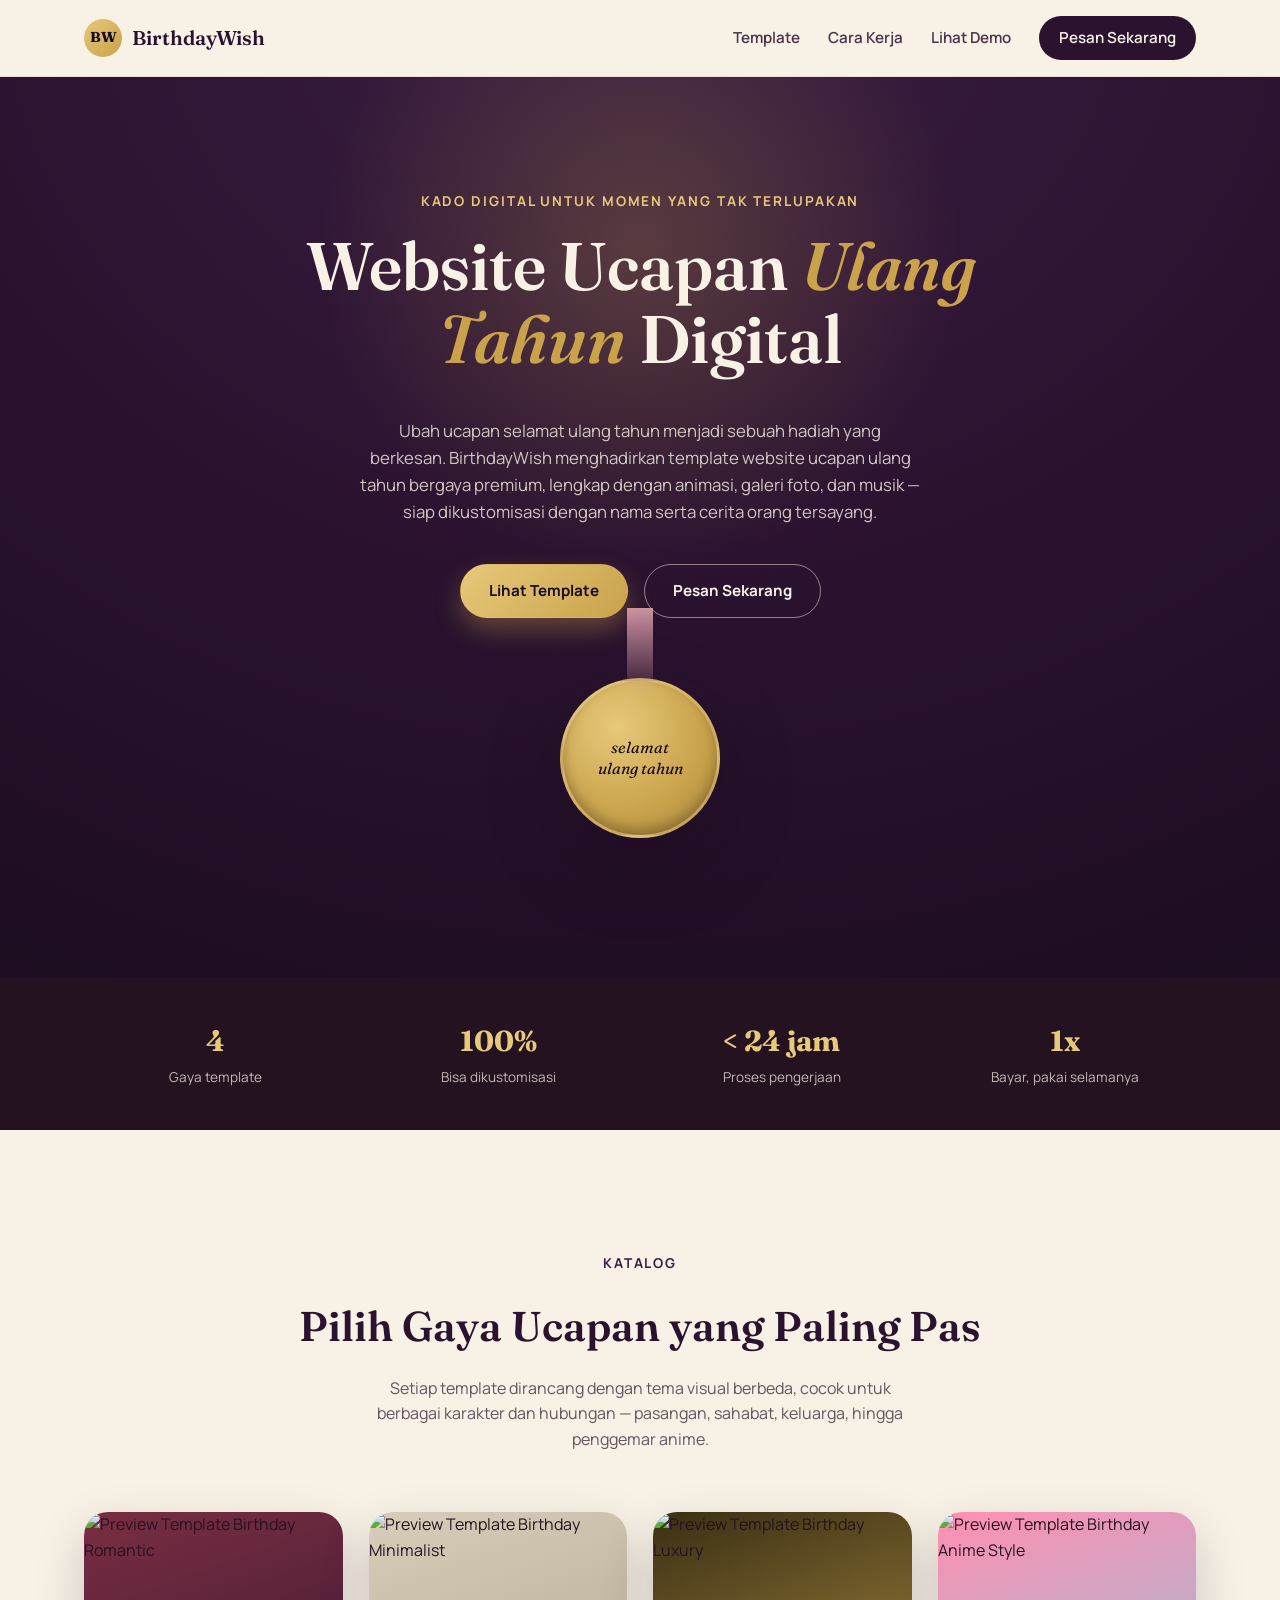
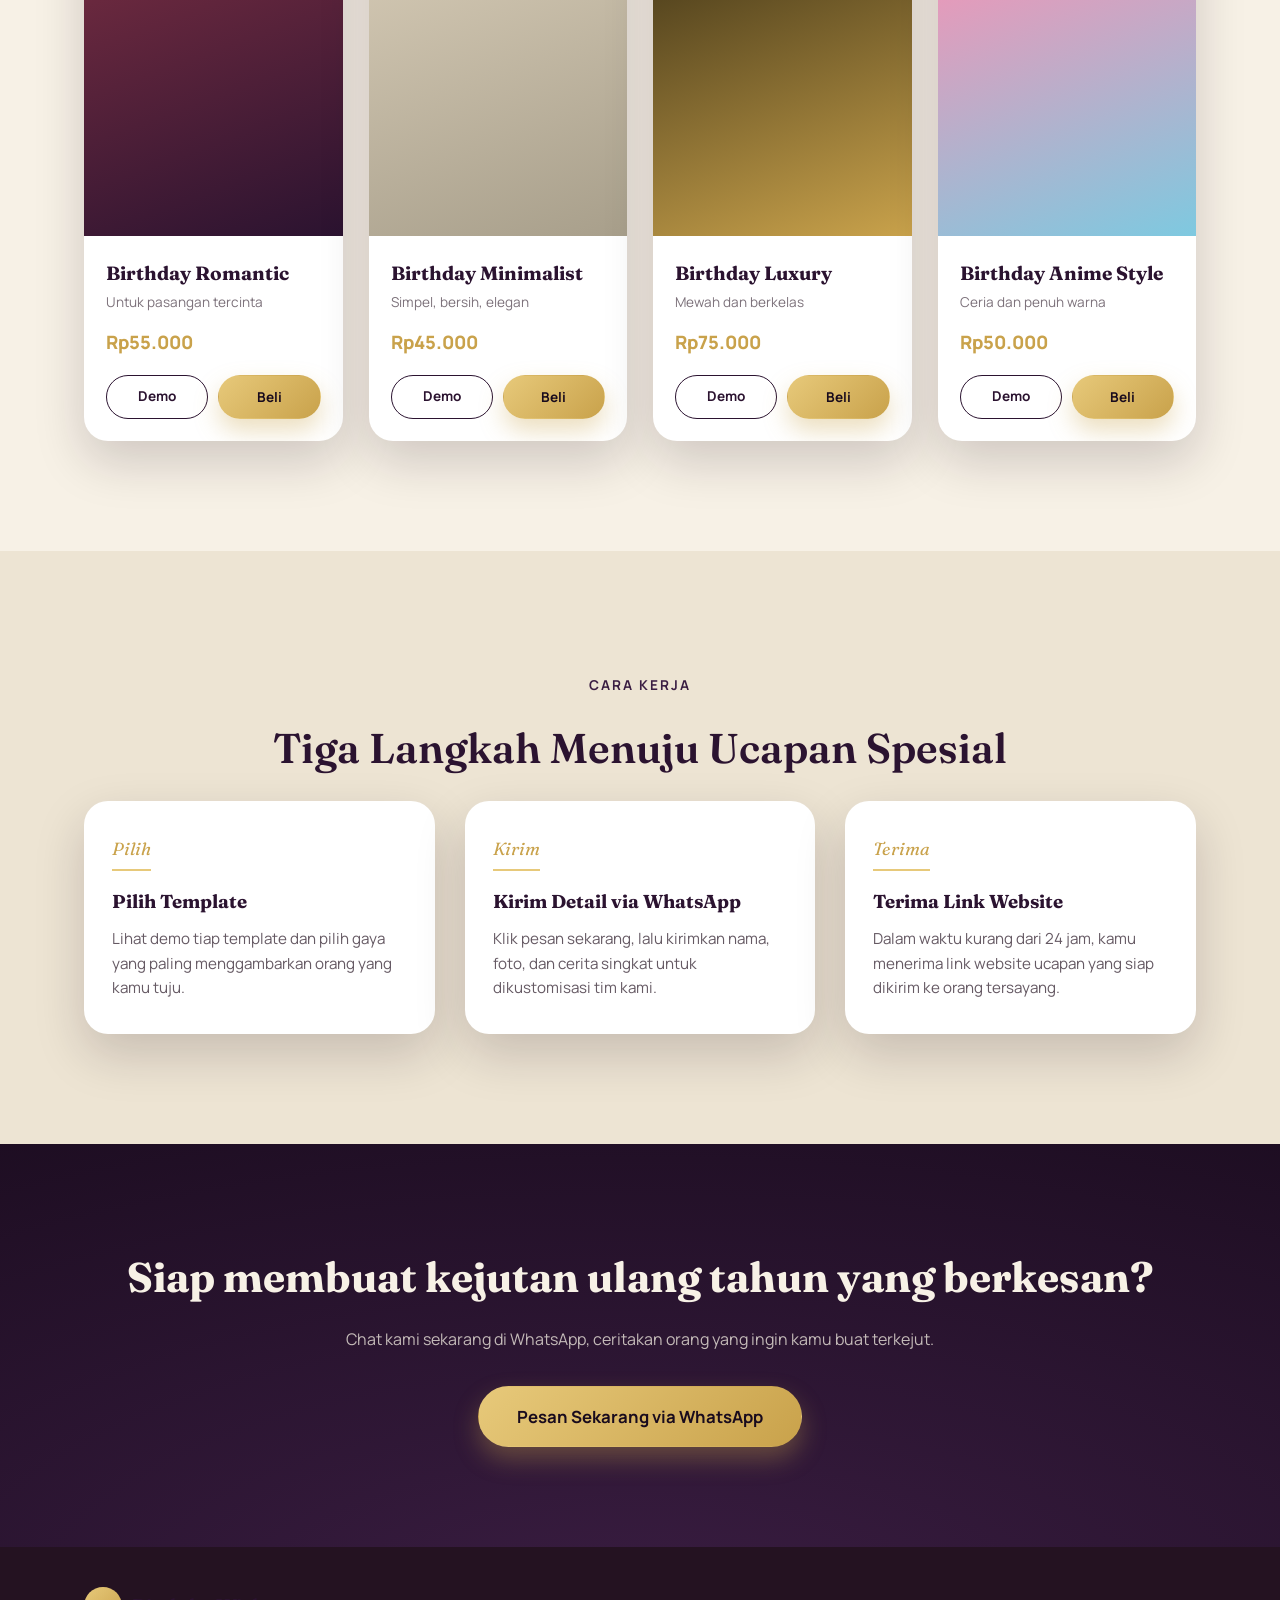
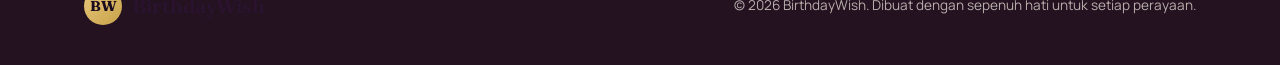
==== index.html @ 82c1b5a8 "Add files via upload" ====
<!DOCTYPE html>
<html lang="id">
<head>
  <meta charset="UTF-8">
  <meta name="viewport" content="width=device-width, initial-scale=1.0">

  <!-- SEO -->
  <title>BirthdayWish — Website Ucapan Ulang Tahun Digital Premium</title>
  <meta name="description" content="BirthdayWish menjual template website ucapan ulang tahun digital yang elegan dan bisa dikustomisasi. Pilihan tema Romantic, Minimalist, Luxury, dan Anime Style. Pesan sekarang, langsung dari WhatsApp.">
  <meta name="keywords" content="ucapan ulang tahun digital, website ulang tahun, kado digital, template ucapan ulang tahun, hadiah online">
  <meta name="author" content="BirthdayWish">

  <!-- Open Graph -->
  <meta property="og:type" content="website">
  <meta property="og:title" content="BirthdayWish — Website Ucapan Ulang Tahun Digital Premium">
  <meta property="og:description" content="Template website ucapan ulang tahun yang elegan, personal, dan siap dikustomisasi untuk orang tersayang.">
  <meta property="og:image" content="assets/images/og-cover.jpg">
  <meta property="og:locale" content="id_ID">

  <link rel="icon" href="assets/icons/favicon.png" type="image/png">

  <!-- Fonts -->
  <link rel="preconnect" href="https://fonts.googleapis.com">
  <link rel="preconnect" href="https://fonts.gstatic.com" crossorigin>
  <link href="https://fonts.googleapis.com/css2?family=Fraunces:ital,opsz,wght@0,9..144,400;0,9..144,600;1,9..144,500&family=Manrope:wght@400;500;600;700;800&display=swap" rel="stylesheet">

  <link rel="stylesheet" href="style.css">
</head>
<body>

  <!-- ================= NAVBAR ================= -->
  <header class="navbar" id="navbar">
    <div class="container navbar-inner">
      <a href="#top" class="brand">
        <span class="brand-seal">BW</span>
        <span class="brand-name">BirthdayWish</span>
      </a>
      <nav class="nav-links" id="navLinks">
        <a href="#template">Template</a>
        <a href="#cara-kerja">Cara Kerja</a>
        <a href="demo.html">Lihat Demo</a>
        <a href="#kontak" class="nav-cta">Pesan Sekarang</a>
      </nav>
      <button class="nav-toggle" id="navToggle" aria-label="Buka menu">
        <span></span><span></span><span></span>
      </button>
    </div>
  </header>

  <!-- ================= HERO ================= -->
  <section class="hero" id="top">
    <div class="hero-glow"></div>
    <div class="container hero-inner">
      <p class="eyebrow">Kado digital untuk momen yang tak terlupakan</p>
      <h1 class="hero-title">
        Website Ucapan <span class="italic-accent">Ulang Tahun</span> Digital
      </h1>
      <p class="hero-desc">
        Ubah ucapan selamat ulang tahun menjadi sebuah hadiah yang berkesan. BirthdayWish
        menghadirkan template website ucapan ulang tahun bergaya premium, lengkap dengan
        animasi, galeri foto, dan musik — siap dikustomisasi dengan nama serta cerita orang tersayang.
      </p>
      <div class="hero-actions">
        <a href="#template" class="btn btn-primary">Lihat Template</a>
        <a href="#kontak" class="btn btn-ghost">Pesan Sekarang</a>
      </div>

      <div class="hero-seal" aria-hidden="true">
        <div class="seal-ribbon"></div>
        <div class="seal-wax">
          <span>selamat<br>ulang tahun</span>
        </div>
      </div>
    </div>
  </section>

  <!-- ================= STRIP STATISTIK ================= -->
  <section class="strip">
    <div class="container strip-inner">
      <div class="strip-item">
        <strong>4</strong>
        <span>Gaya template</span>
      </div>
      <div class="strip-item">
        <strong>100%</strong>
        <span>Bisa dikustomisasi</span>
      </div>
      <div class="strip-item">
        <strong>&lt; 24 jam</strong>
        <span>Proses pengerjaan</span>
      </div>
      <div class="strip-item">
        <strong>1x</strong>
        <span>Bayar, pakai selamanya</span>
      </div>
    </div>
  </section>

  <!-- ================= KATALOG TEMPLATE ================= -->
  <section class="section" id="template">
    <div class="container">
      <p class="eyebrow center">Katalog</p>
      <h2 class="section-title center">Pilih Gaya Ucapan yang Paling Pas</h2>
      <p class="section-desc center">
        Setiap template dirancang dengan tema visual berbeda, cocok untuk berbagai karakter dan hubungan —
        pasangan, sahabat, keluarga, hingga penggemar anime.
      </p>

      <div class="product-grid">

        <article class="product-card">
          <div class="product-media product-romantic">
            <img src="assets/images/template-romantic.svg" alt="Preview Template Birthday Romantic" loading="lazy">
          </div>
          <div class="product-body">
            <h3>Birthday Romantic</h3>
            <p class="product-tag">Untuk pasangan tercinta</p>
            <p class="product-price">Rp55.000</p>
            <div class="product-actions">
              <a href="templates/romantic/index.html" class="btn btn-small btn-outline">Demo</a>
              <button class="btn btn-small btn-primary btn-buy" data-template="Birthday Romantic (Rp55.000)">Beli</button>
            </div>
          </div>
        </article>

        <article class="product-card">
          <div class="product-media product-minimalist">
            <img src="assets/images/template-minimalist.svg" alt="Preview Template Birthday Minimalist" loading="lazy">
          </div>
          <div class="product-body">
            <h3>Birthday Minimalist</h3>
            <p class="product-tag">Simpel, bersih, elegan</p>
            <p class="product-price">Rp45.000</p>
            <div class="product-actions">
              <a href="templates/minimalist/index.html" class="btn btn-small btn-outline">Demo</a>
              <button class="btn btn-small btn-primary btn-buy" data-template="Birthday Minimalist (Rp45.000)">Beli</button>
            </div>
          </div>
        </article>

        <article class="product-card">
          <div class="product-media product-luxury">
            <img src="assets/images/template-luxury.svg" alt="Preview Template Birthday Luxury" loading="lazy">
          </div>
          <div class="product-body">
            <h3>Birthday Luxury</h3>
            <p class="product-tag">Mewah dan berkelas</p>
            <p class="product-price">Rp75.000</p>
            <div class="product-actions">
              <a href="templates/luxury/index.html" class="btn btn-small btn-outline">Demo</a>
              <button class="btn btn-small btn-primary btn-buy" data-template="Birthday Luxury (Rp75.000)">Beli</button>
            </div>
          </div>
        </article>

        <article class="product-card">
          <div class="product-media product-anime">
            <img src="assets/images/template-anime.svg" alt="Preview Template Birthday Anime Style" loading="lazy">
          </div>
          <div class="product-body">
            <h3>Birthday Anime Style</h3>
            <p class="product-tag">Ceria dan penuh warna</p>
            <p class="product-price">Rp50.000</p>
            <div class="product-actions">
              <a href="templates/anime/index.html" class="btn btn-small btn-outline">Demo</a>
              <button class="btn btn-small btn-primary btn-buy" data-template="Birthday Anime Style (Rp50.000)">Beli</button>
            </div>
          </div>
        </article>

      </div>
    </div>
  </section>

  <!-- ================= CARA KERJA ================= -->
  <section class="section section-alt" id="cara-kerja">
    <div class="container">
      <p class="eyebrow center">Cara Kerja</p>
      <h2 class="section-title center">Tiga Langkah Menuju Ucapan Spesial</h2>

      <div class="steps">
        <div class="step">
          <div class="step-mark">Pilih</div>
          <h3>Pilih Template</h3>
          <p>Lihat demo tiap template dan pilih gaya yang paling menggambarkan orang yang kamu tuju.</p>
        </div>
        <div class="step">
          <div class="step-mark">Kirim</div>
          <h3>Kirim Detail via WhatsApp</h3>
          <p>Klik pesan sekarang, lalu kirimkan nama, foto, dan cerita singkat untuk dikustomisasi tim kami.</p>
        </div>
        <div class="step">
          <div class="step-mark">Terima</div>
          <h3>Terima Link Website</h3>
          <p>Dalam waktu kurang dari 24 jam, kamu menerima link website ucapan yang siap dikirim ke orang tersayang.</p>
        </div>
      </div>
    </div>
  </section>

  <!-- ================= CTA / KONTAK ================= -->
  <section class="cta" id="kontak">
    <div class="container cta-inner">
      <h2>Siap membuat kejutan ulang tahun yang berkesan?</h2>
      <p>Chat kami sekarang di WhatsApp, ceritakan orang yang ingin kamu buat terkejut.</p>
      <button class="btn btn-primary btn-large btn-buy" data-template="">Pesan Sekarang via WhatsApp</button>
    </div>
  </section>

  <!-- ================= FOOTER ================= -->
  <footer class="footer">
    <div class="container footer-inner">
      <div class="brand">
        <span class="brand-seal">BW</span>
        <span class="brand-name">BirthdayWish</span>
      </div>
      <p>&copy; <span id="year"></span> BirthdayWish. Dibuat dengan sepenuh hati untuk setiap perayaan.</p>
    </div>
  </footer>

  <script src="script.js"></script>
</body>
</html>
---- style.css ----
/* =========================================================
   BirthdayWish — Design tokens
   Palette   : plum (#2B1330) + aged gold (#C9A24B) + cream (#F7F1E6)
   Display   : Fraunces (elegant, invitation-like)
   Body/UI   : Manrope
   Signature : wax-seal badge with hanging ribbon in the hero
   ========================================================= */

:root {
  --plum-deep: #2B1330;
  --plum-darker: #190B1D;
  --plum-soft: #3A1D42;
  --gold: #C9A24B;
  --gold-light: #E7C97A;
  --cream: #F7F1E6;
  --cream-dim: #EDE4D3;
  --rose: #E8A7B3;
  --ink: #241221;
  --success: #6FAE8C;

  --font-display: "Fraunces", "Georgia", serif;
  --font-body: "Manrope", -apple-system, BlinkMacSystemFont, sans-serif;

  --radius-lg: 24px;
  --radius-md: 14px;
  --radius-sm: 8px;

  --shadow-soft: 0 20px 50px rgba(25, 11, 29, 0.18);
  --shadow-deep: 0 30px 70px rgba(25, 11, 29, 0.35);

  --ease: cubic-bezier(0.22, 1, 0.36, 1);
}

* { box-sizing: border-box; }

html { scroll-behavior: smooth; }

body {
  margin: 0;
  font-family: var(--font-body);
  background: var(--cream);
  color: var(--ink);
  line-height: 1.6;
  -webkit-font-smoothing: antialiased;
}

img { max-width: 100%; display: block; }

a { color: inherit; text-decoration: none; }

.container {
  width: 100%;
  max-width: 1160px;
  margin: 0 auto;
  padding: 0 24px;
}

.italic-accent {
  font-style: italic;
  color: var(--gold);
}

/* focus visibility */
a:focus-visible, button:focus-visible {
  outline: 2px solid var(--gold);
  outline-offset: 3px;
}

@media (prefers-reduced-motion: reduce) {
  * { animation-duration: 0.01ms !important; transition-duration: 0.01ms !important; scroll-behavior: auto !important; }
}

/* ========================= BUTTONS ========================= */
.btn {
  display: inline-flex;
  align-items: center;
  justify-content: center;
  gap: 8px;
  padding: 14px 28px;
  border-radius: 999px;
  font-family: var(--font-body);
  font-weight: 700;
  font-size: 0.95rem;
  border: 1px solid transparent;
  cursor: pointer;
  transition: transform 0.25s var(--ease), box-shadow 0.25s var(--ease), background 0.25s var(--ease);
}
.btn:hover { transform: translateY(-2px); }

.btn-primary {
  background: linear-gradient(135deg, var(--gold-light), var(--gold));
  color: var(--plum-darker);
  box-shadow: 0 12px 24px rgba(201, 162, 75, 0.35);
}
.btn-primary:hover { box-shadow: 0 16px 30px rgba(201, 162, 75, 0.45); }

.btn-ghost {
  background: transparent;
  border-color: rgba(247, 241, 230, 0.5);
  color: var(--cream);
}
.btn-ghost:hover { background: rgba(247, 241, 230, 0.08); }

.btn-outline {
  background: transparent;
  border-color: var(--plum-deep);
  color: var(--plum-deep);
}
.btn-outline:hover { background: var(--plum-deep); color: var(--cream); }

.btn-small { padding: 10px 18px; font-size: 0.85rem; }
.btn-large { padding: 18px 38px; font-size: 1.05rem; }

/* ========================= NAVBAR ========================= */
.navbar {
  position: sticky;
  top: 0;
  z-index: 50;
  background: rgba(247, 241, 230, 0.85);
  backdrop-filter: blur(10px);
  border-bottom: 1px solid rgba(43, 19, 48, 0.08);
}
.navbar-inner {
  display: flex;
  align-items: center;
  justify-content: space-between;
  height: 76px;
}
.brand { display: flex; align-items: center; gap: 10px; }
.brand-seal {
  width: 38px; height: 38px;
  border-radius: 50%;
  background: linear-gradient(135deg, var(--gold-light), var(--gold));
  color: var(--plum-darker);
  font-family: var(--font-display);
  font-weight: 700;
  display: flex; align-items: center; justify-content: center;
  font-size: 0.9rem;
}
.brand-name {
  font-family: var(--font-display);
  font-size: 1.25rem;
  font-weight: 600;
  color: var(--plum-deep);
}
.nav-links { display: flex; align-items: center; gap: 28px; }
.nav-links a { font-weight: 600; font-size: 0.95rem; color: var(--plum-deep); opacity: 0.85; }
.nav-links a:hover { opacity: 1; }
.nav-cta {
  background: var(--plum-deep);
  color: var(--cream) !important;
  padding: 10px 20px;
  border-radius: 999px;
  opacity: 1 !important;
}
.nav-toggle {
  display: none;
  flex-direction: column;
  gap: 5px;
  background: none;
  border: none;
  cursor: pointer;
  padding: 8px;
}
.nav-toggle span { width: 22px; height: 2px; background: var(--plum-deep); border-radius: 2px; }

/* ========================= HERO ========================= */
.hero {
  position: relative;
  background: radial-gradient(120% 140% at 50% -10%, var(--plum-soft) 0%, var(--plum-deep) 45%, var(--plum-darker) 100%);
  color: var(--cream);
  overflow: hidden;
  padding: 100px 0 140px;
}
.hero-glow {
  position: absolute;
  top: -20%;
  left: 50%;
  transform: translateX(-50%);
  width: 700px; height: 700px;
  background: radial-gradient(circle, rgba(201, 162, 75, 0.25), transparent 65%);
  pointer-events: none;
}
.hero-inner {
  position: relative;
  text-align: center;
  display: flex;
  flex-direction: column;
  align-items: center;
}
.eyebrow {
  font-size: 0.85rem;
  letter-spacing: 0.14em;
  text-transform: uppercase;
  color: var(--gold-light);
  font-weight: 700;
  margin-bottom: 18px;
}
.eyebrow.center { text-align: center; color: var(--plum-soft); }

.hero-title {
  font-family: var(--font-display);
  font-size: clamp(2.4rem, 6vw, 4.2rem);
  line-height: 1.08;
  font-weight: 600;
  max-width: 820px;
  margin: 0 0 26px;
}
.hero-desc {
  max-width: 560px;
  color: rgba(247, 241, 230, 0.8);
  font-size: 1.05rem;
  margin-bottom: 38px;
}
.hero-actions { display: flex; gap: 16px; flex-wrap: wrap; justify-content: center; margin-bottom: 60px; }

/* signature element: wax seal + ribbon */
.hero-seal {
  position: relative;
  width: 160px;
  animation: floatSeal 5s ease-in-out infinite;
}
.seal-ribbon {
  position: absolute;
  top: -70px;
  left: 50%;
  transform: translateX(-50%);
  width: 26px;
  height: 90px;
  background: linear-gradient(180deg, var(--rose), transparent);
  clip-path: polygon(0 0, 100% 0, 100% 85%, 50% 100%, 0 85%);
  opacity: 0.85;
}
.seal-wax {
  width: 160px; height: 160px;
  border-radius: 50%;
  background: radial-gradient(circle at 35% 30%, var(--gold-light), var(--gold) 60%, #a9843a 100%);
  display: flex; align-items: center; justify-content: center;
  text-align: center;
  box-shadow: var(--shadow-deep), inset 0 -6px 12px rgba(0,0,0,0.25);
  border: 3px solid rgba(255,255,255,0.15);
}
.seal-wax span {
  font-family: var(--font-display);
  font-style: italic;
  font-size: 1rem;
  color: var(--plum-darker);
  line-height: 1.3;
}
@keyframes floatSeal {
  0%, 100% { transform: translateY(0) rotate(-2deg); }
  50% { transform: translateY(-12px) rotate(2deg); }
}

/* ========================= STRIP ========================= */
.strip { background: var(--ink); color: var(--cream); }
.strip-inner {
  display: grid;
  grid-template-columns: repeat(4, 1fr);
  text-align: center;
  padding: 40px 24px;
  gap: 20px;
}
.strip-item strong {
  display: block;
  font-family: var(--font-display);
  font-size: 1.8rem;
  color: var(--gold-light);
}
.strip-item span { font-size: 0.85rem; opacity: 0.75; }

/* ========================= SECTIONS ========================= */
.section { padding: 110px 0; }
.section-alt { background: var(--cream-dim); }
.section-title {
  font-family: var(--font-display);
  font-size: clamp(1.9rem, 4vw, 2.6rem);
  font-weight: 600;
  margin: 10px 0 16px;
  color: var(--plum-deep);
}
.section-desc {
  max-width: 560px;
  margin: 0 auto 60px;
  color: rgba(36, 18, 33, 0.7);
}
.center { text-align: center; }

/* ========================= PRODUCT GRID ========================= */
.product-grid {
  display: grid;
  grid-template-columns: repeat(4, 1fr);
  gap: 26px;
}
.product-card {
  background: #fff;
  border-radius: var(--radius-lg);
  overflow: hidden;
  box-shadow: var(--shadow-soft);
  transition: transform 0.35s var(--ease), box-shadow 0.35s var(--ease);
  opacity: 0;
  transform: translateY(24px);
}
.product-card.in-view { opacity: 1; transform: translateY(0); }
.product-card:hover { transform: translateY(-8px); box-shadow: var(--shadow-deep); }

.product-media {
  aspect-ratio: 4 / 5;
  position: relative;
  overflow: hidden;
}
.product-media img { width: 100%; height: 100%; object-fit: cover; }

.product-romantic { background: linear-gradient(160deg, #7a2e42, #2B1330); }
.product-minimalist { background: linear-gradient(160deg, #d8cdb8, #a89f8b); }
.product-luxury { background: linear-gradient(160deg, #3a2f14, #C9A24B); }
.product-anime { background: linear-gradient(160deg, #ff8fb1, #7ec9e0); }

.product-body { padding: 22px; }
.product-body h3 {
  font-family: var(--font-display);
  font-size: 1.2rem;
  margin: 0 0 4px;
  color: var(--plum-deep);
}
.product-tag { font-size: 0.85rem; color: rgba(36,18,33,0.6); margin: 0 0 14px; }
.product-price {
  font-weight: 800;
  color: var(--gold);
  font-size: 1.15rem;
  margin: 0 0 18px;
}
.product-actions { display: flex; gap: 10px; }
.product-actions .btn { flex: 1; }

/* ========================= STEPS ========================= */
.steps {
  display: grid;
  grid-template-columns: repeat(3, 1fr);
  gap: 30px;
  margin-top: 20px;
}
.step {
  background: #fff;
  padding: 34px 28px;
  border-radius: var(--radius-lg);
  box-shadow: var(--shadow-soft);
}
.step-mark {
  display: inline-block;
  font-family: var(--font-display);
  font-style: italic;
  color: var(--gold);
  font-size: 1.1rem;
  border-bottom: 2px solid var(--gold-light);
  padding-bottom: 6px;
  margin-bottom: 16px;
}
.step h3 { margin: 0 0 10px; font-family: var(--font-display); color: var(--plum-deep); }
.step p { margin: 0; color: rgba(36,18,33,0.7); font-size: 0.95rem; }

/* ========================= CTA ========================= */
.cta {
  background: radial-gradient(120% 160% at 50% 120%, var(--plum-soft), var(--plum-darker));
  color: var(--cream);
  padding: 100px 0;
  text-align: center;
}
.cta-inner h2 {
  font-family: var(--font-display);
  font-size: clamp(1.8rem, 4vw, 2.6rem);
  margin: 0 0 16px;
}
.cta-inner p { color: rgba(247,241,230,0.75); margin: 0 0 34px; }

/* ========================= FOOTER ========================= */
.footer { background: var(--ink); color: rgba(247,241,230,0.7); padding: 40px 0; }
.footer-inner {
  display: flex;
  align-items: center;
  justify-content: space-between;
  flex-wrap: wrap;
  gap: 16px;
}
.footer p { margin: 0; font-size: 0.85rem; }

/* ========================= RESPONSIVE ========================= */
@media (max-width: 900px) {
  .product-grid { grid-template-columns: repeat(2, 1fr); }
  .steps { grid-template-columns: 1fr; }
  .strip-inner { grid-template-columns: repeat(2, 1fr); }
}

@media (max-width: 720px) {
  .nav-links {
    position: fixed;
    top: 76px; left: 0; right: 0;
    background: var(--cream);
    flex-direction: column;
    align-items: flex-start;
    padding: 20px 24px 30px;
    gap: 18px;
    transform: translateY(-140%);
    transition: transform 0.35s var(--ease);
    box-shadow: var(--shadow-soft);
  }
  .nav-links.open { transform: translateY(0); }
  .nav-toggle { display: flex; }
  .product-grid { grid-template-columns: 1fr; }
  .hero { padding: 70px 0 100px; }
}

/* =========================================================
   DEMO PAGE — contoh website ucapan ulang tahun
   ========================================================= */

.demo-body { background: var(--plum-darker); }

.confetti-canvas {
  position: fixed;
  inset: 0;
  width: 100%;
  height: 100%;
  pointer-events: none;
  z-index: 999;
}

/* --- layar pembuka --- */
.demo-cover {
  min-height: 100vh;
  display: flex;
  align-items: center;
  justify-content: center;
  text-align: center;
  position: relative;
  overflow: hidden;
  background: radial-gradient(120% 140% at 50% 10%, var(--plum-soft), var(--plum-darker) 70%);
  color: var(--cream);
  padding: 40px 24px;
}
.demo-cover-glow {
  position: absolute;
  width: 500px; height: 500px;
  background: radial-gradient(circle, rgba(232, 167, 179, 0.25), transparent 65%);
  top: 10%;
  left: 50%;
  transform: translateX(-50%);
}
.demo-cover-inner { position: relative; max-width: 480px; }
.demo-cover-title {
  font-family: var(--font-display);
  font-style: italic;
  font-size: clamp(3rem, 12vw, 5.5rem);
  color: var(--gold-light);
  margin: 10px 0 34px;
}
.demo-cover-hint {
  margin-top: 22px;
  font-size: 0.8rem;
  color: rgba(247,241,230,0.55);
}

/* --- konten setelah dibuka --- */
.demo-content { background: var(--plum-darker); color: var(--cream); }

.demo-hero {
  padding: 100px 24px 60px;
  text-align: center;
}
.demo-hero-inner { max-width: 640px; margin: 0 auto; }
.demo-hero-title {
  font-family: var(--font-display);
  font-size: clamp(2rem, 6vw, 3.2rem);
  margin: 16px 0 24px;
  line-height: 1.2;
}
.demo-hero-text { color: rgba(247,241,230,0.8); }

.demo-message { padding: 40px 24px 90px; display: flex; justify-content: center; }
.demo-message-card {
  max-width: 620px;
  background: rgba(247, 241, 230, 0.06);
  border: 1px solid rgba(201, 162, 75, 0.35);
  border-radius: var(--radius-lg);
  padding: 44px;
  text-align: center;
}
.demo-message-card p {
  font-family: var(--font-display);
  font-style: italic;
  font-size: 1.2rem;
  line-height: 1.6;
  color: var(--cream);
}
.demo-signature {
  display: block;
  margin-top: 20px;
  font-family: var(--font-body);
  font-style: normal;
  font-size: 0.85rem;
  color: var(--gold-light);
  letter-spacing: 0.05em;
}

.demo-gallery { padding: 60px 24px 100px; text-align: center; }
.demo-gallery .eyebrow.center { color: var(--gold-light); }
.demo-gallery .section-title.center { color: var(--cream); }
.gallery-grid {
  max-width: 900px;
  margin: 0 auto;
  display: grid;
  grid-template-columns: repeat(4, 1fr);
  gap: 16px;
}
.gallery-item {
  aspect-ratio: 1;
  border-radius: var(--radius-md);
  overflow: hidden;
  background: linear-gradient(160deg, var(--plum-soft), var(--rose));
}
.gallery-item img { width: 100%; height: 100%; object-fit: cover; }

.demo-music {
  text-align: center;
  padding: 0 24px 100px;
  color: rgba(247,241,230,0.8);
}
.demo-music p { margin-bottom: 16px; }
.demo-music .btn-outline { border-color: var(--gold-light); color: var(--gold-light); }
.demo-music .btn-outline:hover { background: var(--gold-light); color: var(--plum-darker); }

.btn-ghost-link { color: var(--gold-light); font-weight: 600; font-size: 0.9rem; }

/* teks reveal (dipakai JS untuk animasi muncul bertahap) */
.reveal-line {
  opacity: 0;
  transform: translateY(18px);
  transition: opacity 0.8s var(--ease), transform 0.8s var(--ease);
}
.reveal-line.visible { opacity: 1; transform: translateY(0); }

@media (max-width: 640px) {
  .gallery-grid { grid-template-columns: repeat(2, 1fr); }
  .demo-message-card { padding: 28px; }
}
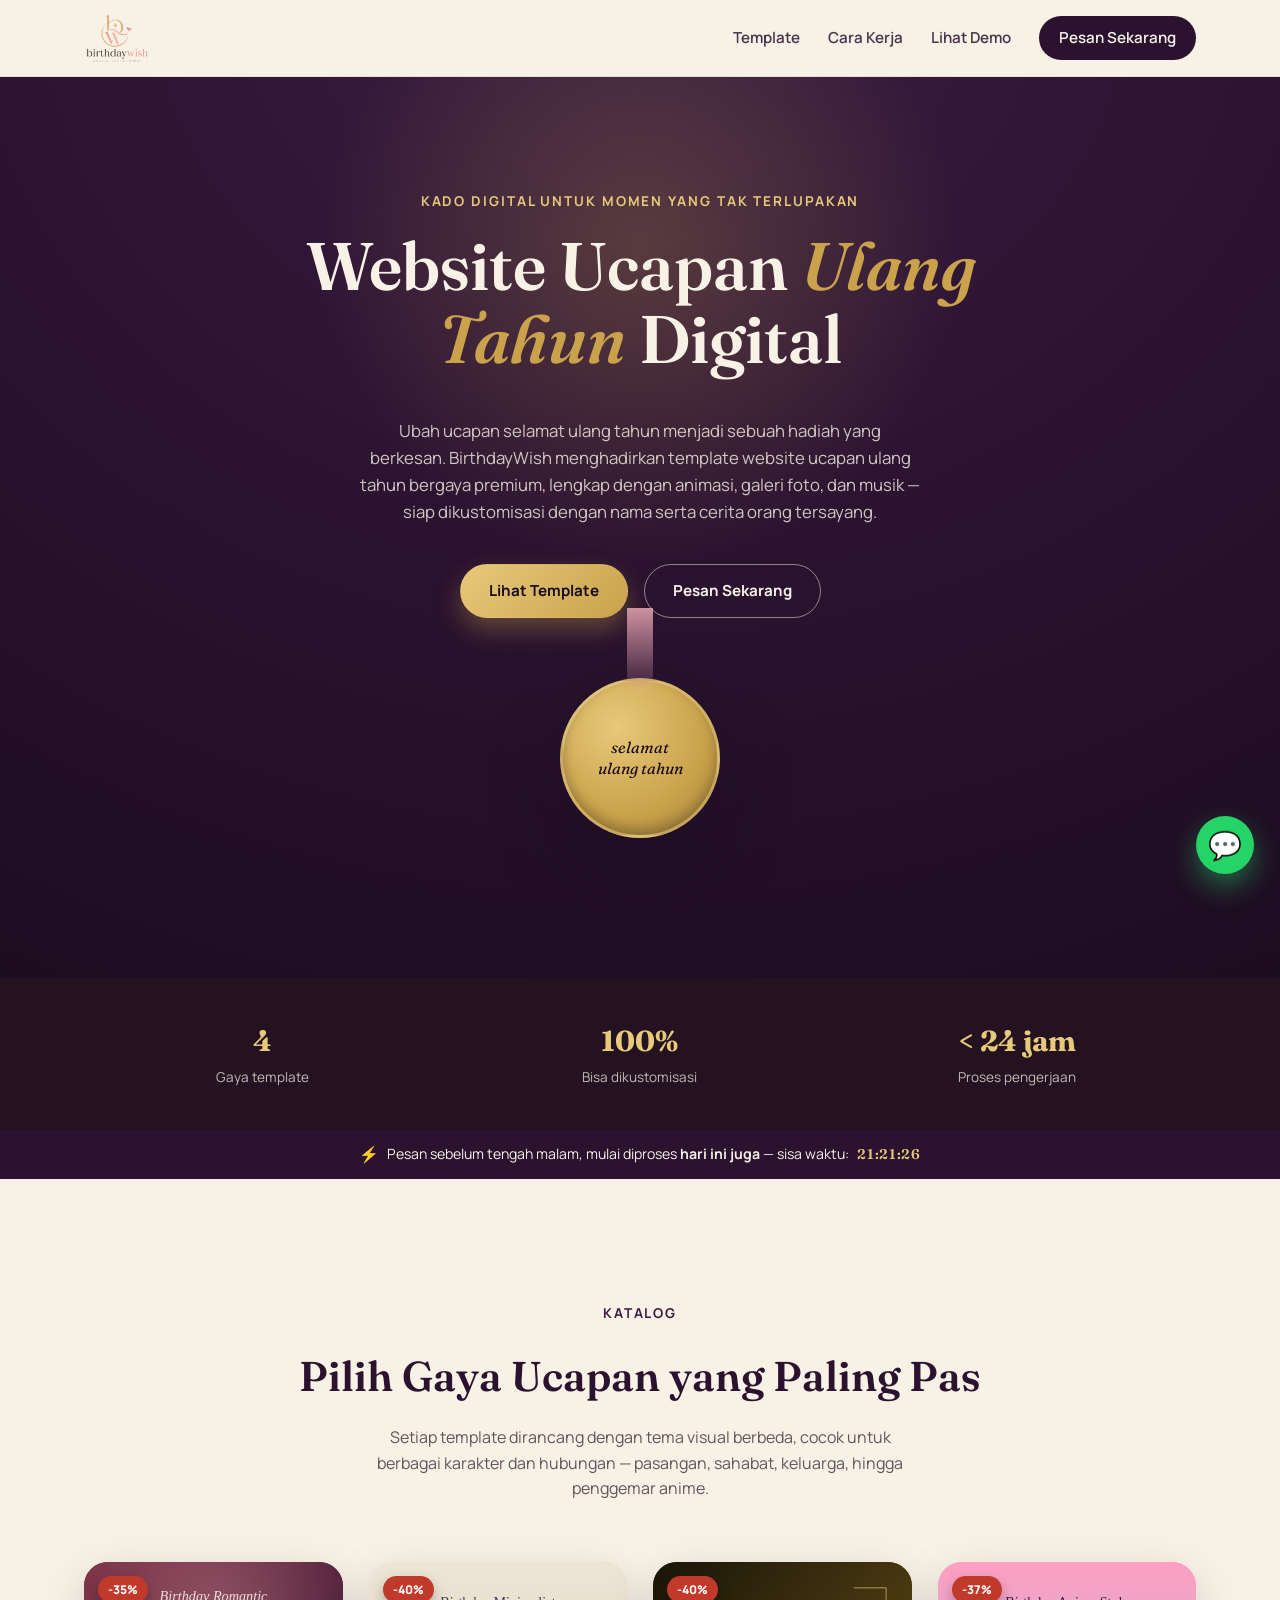
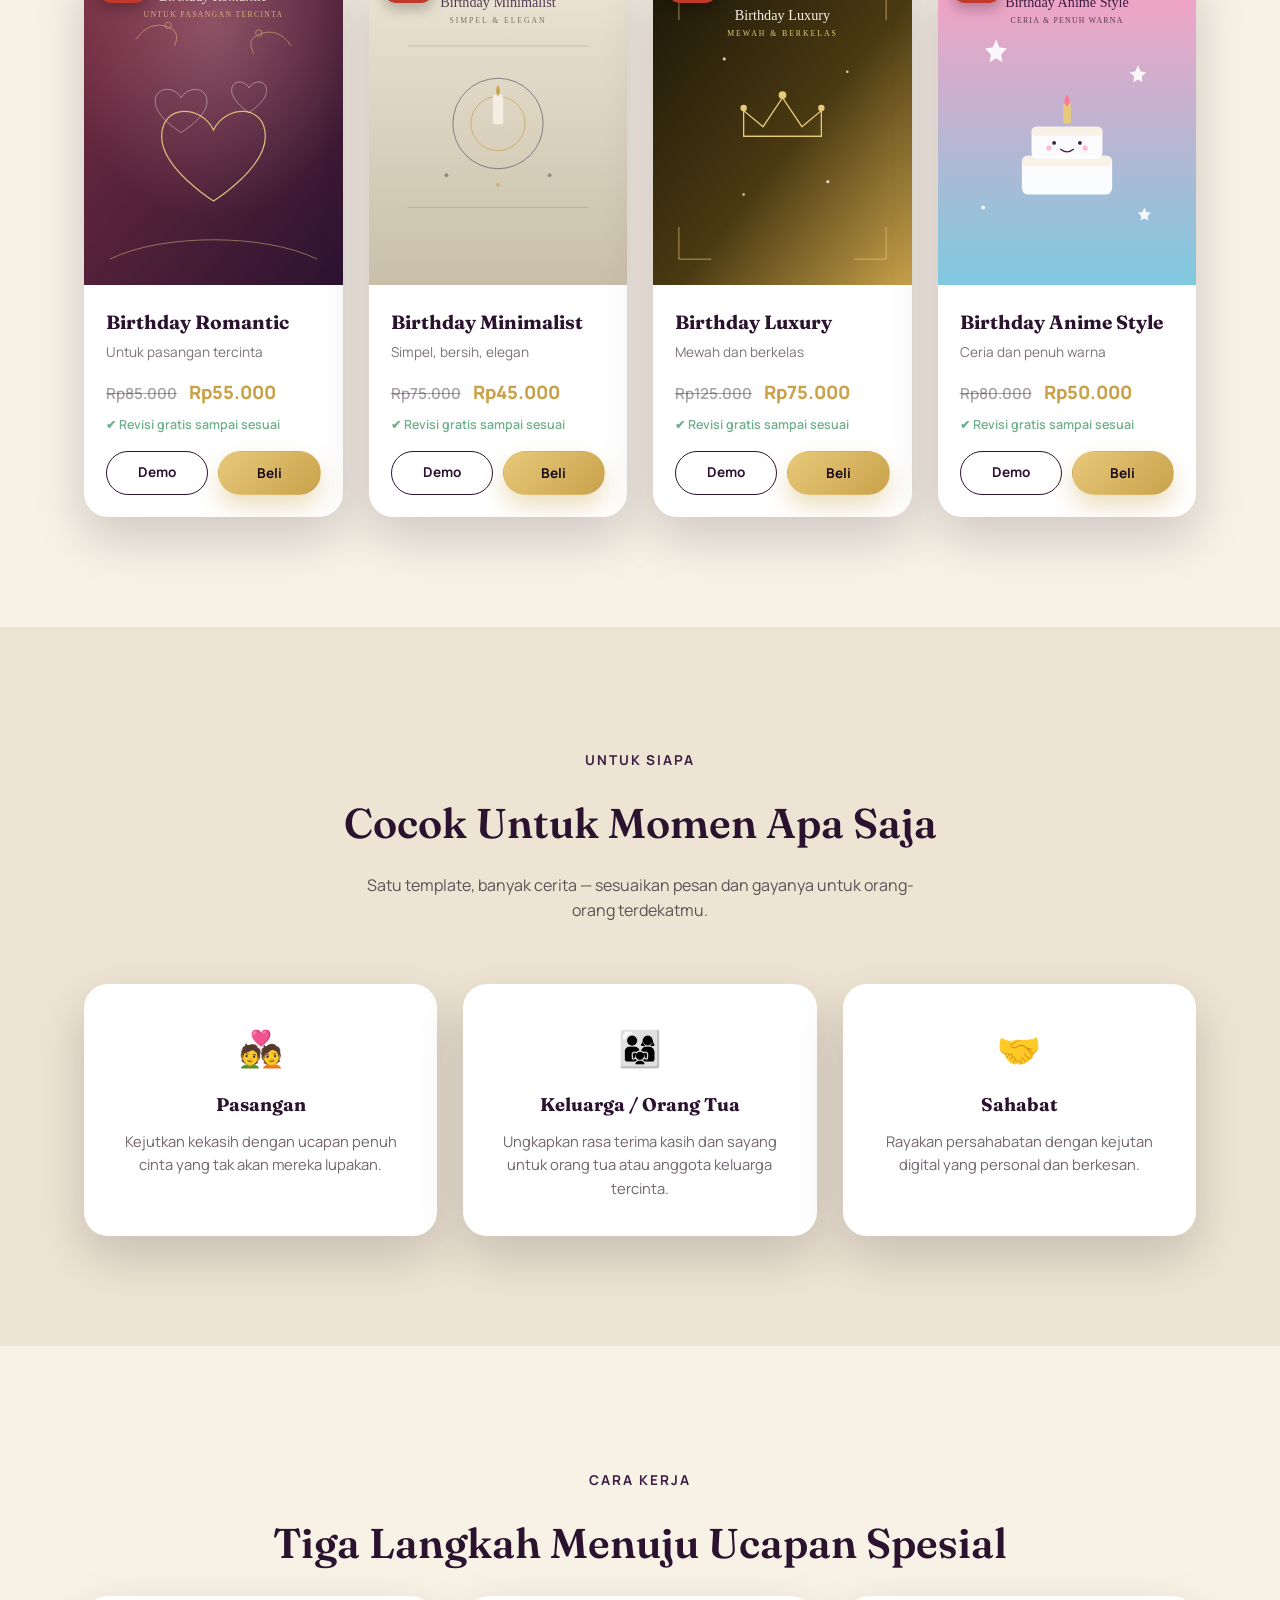
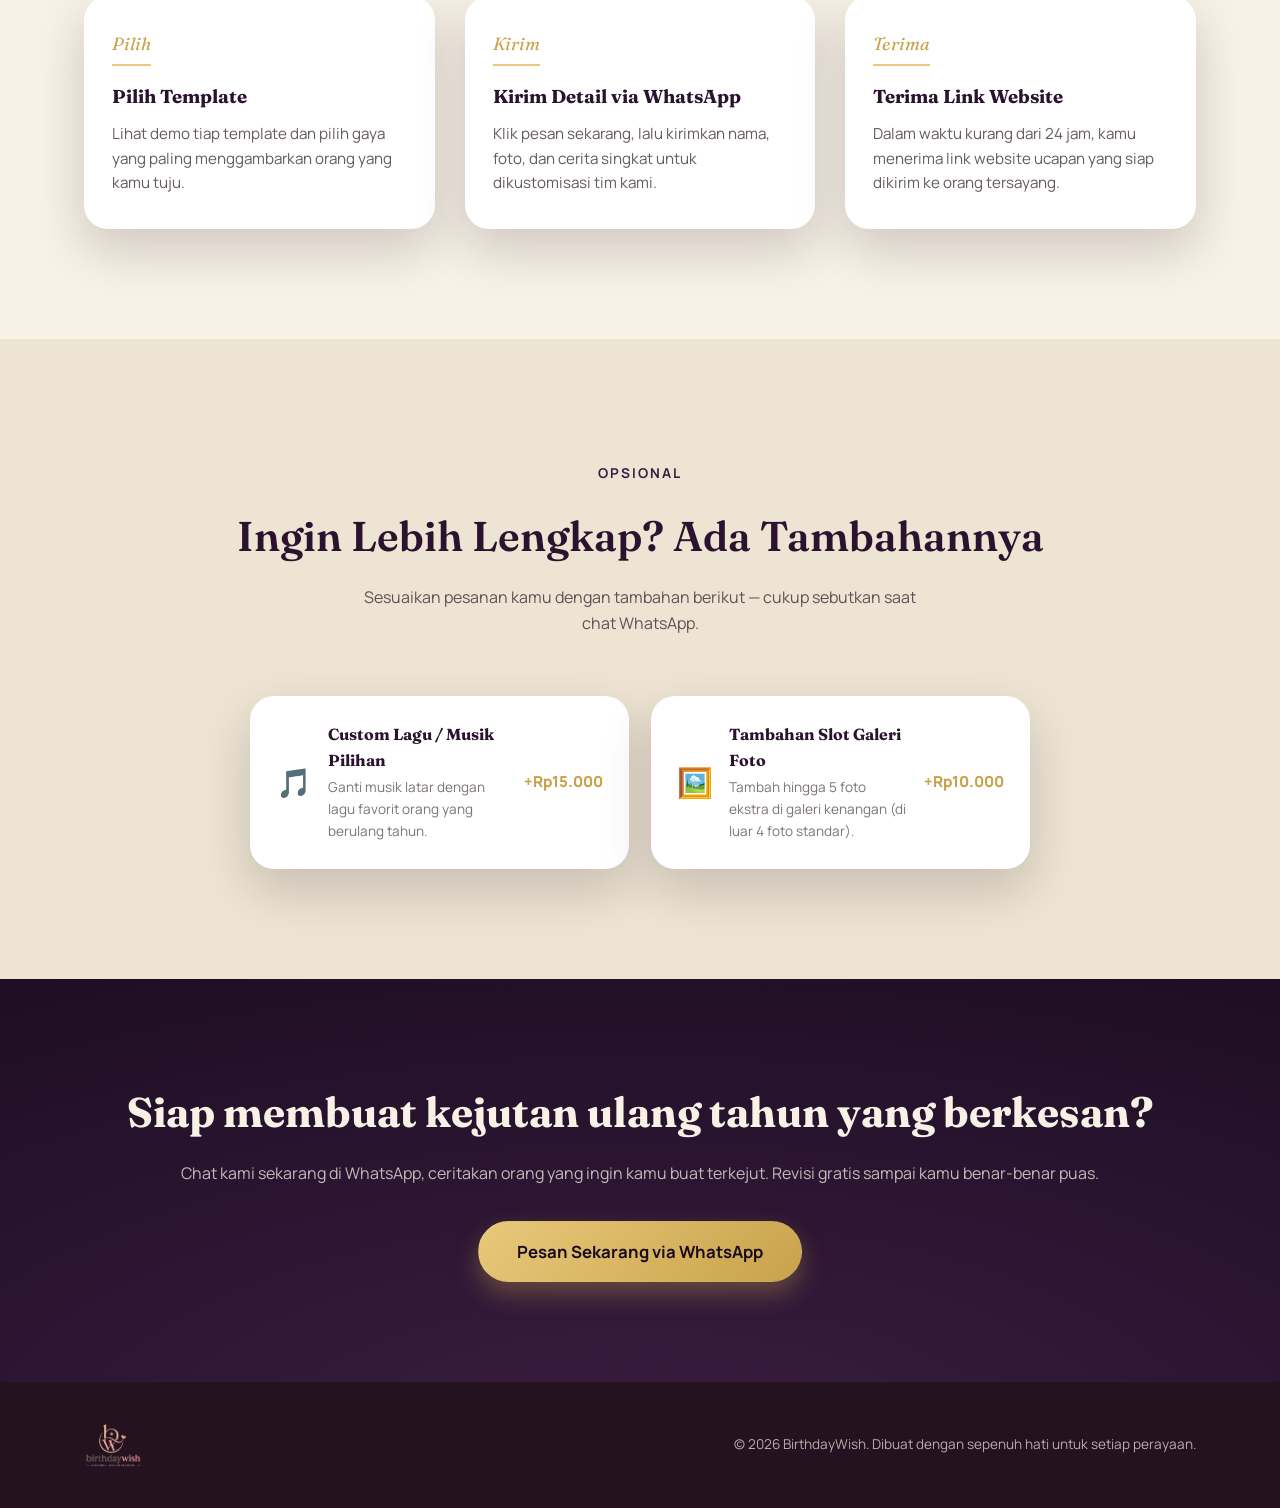
==== commit a54d0c80: "Add files via upload" ====
--- a/index.html
+++ b/index.html
@@ -32,8 +32,7 @@
   <header class="navbar" id="navbar">
     <div class="container navbar-inner">
       <a href="#top" class="brand">
-        <span class="brand-seal">BW</span>
-        <span class="brand-name">BirthdayWish</span>
+        <img src="assets/images/logo-full.png" alt="BirthdayWish" class="brand-logo">
       </a>
       <nav class="nav-links" id="navLinks">
         <a href="#template">Template</a>
@@ -89,10 +88,15 @@
         <strong>&lt; 24 jam</strong>
         <span>Proses pengerjaan</span>
       </div>
-      <div class="strip-item">
-        <strong>1x</strong>
-        <span>Bayar, pakai selamanya</span>
-      </div>
+    </div>
+  </section>
+
+  <!-- ================= URGENSI / KECEPATAN PROSES ================= -->
+  <section class="urgency-bar">
+    <div class="container urgency-inner">
+      <span class="urgency-icon">⚡</span>
+      <span>Pesan sebelum tengah malam, mulai diproses <strong>hari ini juga</strong> — sisa waktu:</span>
+      <span class="urgency-timer" id="urgencyTimer">--:--:--</span>
     </div>
   </section>
 
@@ -110,12 +114,17 @@
 
         <article class="product-card">
           <div class="product-media product-romantic">
+            <span class="discount-badge">-35%</span>
             <img src="assets/images/template-romantic.svg" alt="Preview Template Birthday Romantic" loading="lazy">
           </div>
           <div class="product-body">
             <h3>Birthday Romantic</h3>
             <p class="product-tag">Untuk pasangan tercinta</p>
-            <p class="product-price">Rp55.000</p>
+            <p class="product-price">
+              <span class="price-old">Rp85.000</span>
+              <span class="price-new">Rp55.000</span>
+            </p>
+            <p class="product-trust">✔ Revisi gratis sampai sesuai</p>
             <div class="product-actions">
               <a href="templates/romantic/index.html" class="btn btn-small btn-outline">Demo</a>
               <button class="btn btn-small btn-primary btn-buy" data-template="Birthday Romantic (Rp55.000)">Beli</button>
@@ -125,12 +134,17 @@
 
         <article class="product-card">
           <div class="product-media product-minimalist">
+            <span class="discount-badge">-40%</span>
             <img src="assets/images/template-minimalist.svg" alt="Preview Template Birthday Minimalist" loading="lazy">
           </div>
           <div class="product-body">
             <h3>Birthday Minimalist</h3>
             <p class="product-tag">Simpel, bersih, elegan</p>
-            <p class="product-price">Rp45.000</p>
+            <p class="product-price">
+              <span class="price-old">Rp75.000</span>
+              <span class="price-new">Rp45.000</span>
+            </p>
+            <p class="product-trust">✔ Revisi gratis sampai sesuai</p>
             <div class="product-actions">
               <a href="templates/minimalist/index.html" class="btn btn-small btn-outline">Demo</a>
               <button class="btn btn-small btn-primary btn-buy" data-template="Birthday Minimalist (Rp45.000)">Beli</button>
@@ -140,12 +154,17 @@
 
         <article class="product-card">
           <div class="product-media product-luxury">
+            <span class="discount-badge">-40%</span>
             <img src="assets/images/template-luxury.svg" alt="Preview Template Birthday Luxury" loading="lazy">
           </div>
           <div class="product-body">
             <h3>Birthday Luxury</h3>
             <p class="product-tag">Mewah dan berkelas</p>
-            <p class="product-price">Rp75.000</p>
+            <p class="product-price">
+              <span class="price-old">Rp125.000</span>
+              <span class="price-new">Rp75.000</span>
+            </p>
+            <p class="product-trust">✔ Revisi gratis sampai sesuai</p>
             <div class="product-actions">
               <a href="templates/luxury/index.html" class="btn btn-small btn-outline">Demo</a>
               <button class="btn btn-small btn-primary btn-buy" data-template="Birthday Luxury (Rp75.000)">Beli</button>
@@ -155,12 +174,17 @@
 
         <article class="product-card">
           <div class="product-media product-anime">
+            <span class="discount-badge">-37%</span>
             <img src="assets/images/template-anime.svg" alt="Preview Template Birthday Anime Style" loading="lazy">
           </div>
           <div class="product-body">
             <h3>Birthday Anime Style</h3>
             <p class="product-tag">Ceria dan penuh warna</p>
-            <p class="product-price">Rp50.000</p>
+            <p class="product-price">
+              <span class="price-old">Rp80.000</span>
+              <span class="price-new">Rp50.000</span>
+            </p>
+            <p class="product-trust">✔ Revisi gratis sampai sesuai</p>
             <div class="product-actions">
               <a href="templates/anime/index.html" class="btn btn-small btn-outline">Demo</a>
               <button class="btn btn-small btn-primary btn-buy" data-template="Birthday Anime Style (Rp50.000)">Beli</button>
@@ -172,8 +196,37 @@
     </div>
   </section>
 
+  <!-- ================= COCOK UNTUK SIAPA SAJA ================= -->
+  <section class="section section-alt" id="untuk-siapa">
+    <div class="container">
+      <p class="eyebrow center">Untuk Siapa</p>
+      <h2 class="section-title center">Cocok Untuk Momen Apa Saja</h2>
+      <p class="section-desc center">
+        Satu template, banyak cerita — sesuaikan pesan dan gayanya untuk orang-orang terdekatmu.
+      </p>
+
+      <div class="audience-grid">
+        <div class="audience-card">
+          <span class="audience-icon">💑</span>
+          <h3>Pasangan</h3>
+          <p>Kejutkan kekasih dengan ucapan penuh cinta yang tak akan mereka lupakan.</p>
+        </div>
+        <div class="audience-card">
+          <span class="audience-icon">👨‍👩‍👧</span>
+          <h3>Keluarga / Orang Tua</h3>
+          <p>Ungkapkan rasa terima kasih dan sayang untuk orang tua atau anggota keluarga tercinta.</p>
+        </div>
+        <div class="audience-card">
+          <span class="audience-icon">🤝</span>
+          <h3>Sahabat</h3>
+          <p>Rayakan persahabatan dengan kejutan digital yang personal dan berkesan.</p>
+        </div>
+      </div>
+    </div>
+  </section>
+
   <!-- ================= CARA KERJA ================= -->
-  <section class="section section-alt" id="cara-kerja">
+  <section class="section" id="cara-kerja">
     <div class="container">
       <p class="eyebrow center">Cara Kerja</p>
       <h2 class="section-title center">Tiga Langkah Menuju Ucapan Spesial</h2>
@@ -198,11 +251,41 @@
     </div>
   </section>
 
+  <!-- ================= TAMBAHAN / ADD-ON ================= -->
+  <section class="section section-alt" id="tambahan">
+    <div class="container">
+      <p class="eyebrow center">Opsional</p>
+      <h2 class="section-title center">Ingin Lebih Lengkap? Ada Tambahannya</h2>
+      <p class="section-desc center">
+        Sesuaikan pesanan kamu dengan tambahan berikut — cukup sebutkan saat chat WhatsApp.
+      </p>
+
+      <div class="addon-grid">
+        <div class="addon-card">
+          <span class="addon-icon">🎵</span>
+          <div class="addon-body">
+            <h3>Custom Lagu / Musik Pilihan</h3>
+            <p>Ganti musik latar dengan lagu favorit orang yang berulang tahun.</p>
+          </div>
+          <span class="addon-price">+Rp15.000</span>
+        </div>
+        <div class="addon-card">
+          <span class="addon-icon">🖼️</span>
+          <div class="addon-body">
+            <h3>Tambahan Slot Galeri Foto</h3>
+            <p>Tambah hingga 5 foto ekstra di galeri kenangan (di luar 4 foto standar).</p>
+          </div>
+          <span class="addon-price">+Rp10.000</span>
+        </div>
+      </div>
+    </div>
+  </section>
+
   <!-- ================= CTA / KONTAK ================= -->
   <section class="cta" id="kontak">
     <div class="container cta-inner">
       <h2>Siap membuat kejutan ulang tahun yang berkesan?</h2>
-      <p>Chat kami sekarang di WhatsApp, ceritakan orang yang ingin kamu buat terkejut.</p>
+      <p>Chat kami sekarang di WhatsApp, ceritakan orang yang ingin kamu buat terkejut. Revisi gratis sampai kamu benar-benar puas.</p>
       <button class="btn btn-primary btn-large btn-buy" data-template="">Pesan Sekarang via WhatsApp</button>
     </div>
   </section>
@@ -211,12 +294,16 @@
   <footer class="footer">
     <div class="container footer-inner">
       <div class="brand">
-        <span class="brand-seal">BW</span>
-        <span class="brand-name">BirthdayWish</span>
+        <img src="assets/images/logo-full.png" alt="BirthdayWish" class="brand-logo brand-logo-footer">
       </div>
       <p>&copy; <span id="year"></span> BirthdayWish. Dibuat dengan sepenuh hati untuk setiap perayaan.</p>
     </div>
   </footer>
+
+  <!-- ================= FLOATING WHATSAPP BUTTON ================= -->
+  <a href="#" class="whatsapp-float" id="whatsappFloat" aria-label="Chat via WhatsApp" target="_blank" rel="noopener">
+    <span class="whatsapp-float-icon">💬</span>
+  </a>
 
   <script src="script.js"></script>
 </body>
--- a/style.css
+++ b/style.css
@@ -127,21 +127,13 @@
   height: 76px;
 }
 .brand { display: flex; align-items: center; gap: 10px; }
-.brand-seal {
-  width: 38px; height: 38px;
-  border-radius: 50%;
-  background: linear-gradient(135deg, var(--gold-light), var(--gold));
-  color: var(--plum-darker);
-  font-family: var(--font-display);
-  font-weight: 700;
-  display: flex; align-items: center; justify-content: center;
-  font-size: 0.9rem;
-}
-.brand-name {
-  font-family: var(--font-display);
-  font-size: 1.25rem;
-  font-weight: 600;
-  color: var(--plum-deep);
+.brand-logo {
+  height: 52px;
+  width: auto;
+  display: block;
+}
+.brand-logo-footer {
+  height: 46px;
 }
 .nav-links { display: flex; align-items: center; gap: 28px; }
 .nav-links a { font-weight: 600; font-size: 0.95rem; color: var(--plum-deep); opacity: 0.85; }
@@ -256,7 +248,7 @@
 .strip { background: var(--ink); color: var(--cream); }
 .strip-inner {
   display: grid;
-  grid-template-columns: repeat(4, 1fr);
+  grid-template-columns: repeat(3, 1fr);
   text-align: center;
   padding: 40px 24px;
   gap: 20px;
@@ -410,6 +402,146 @@
   .hero { padding: 70px 0 100px; }
 }
 
+/* ========================= URGENSI / COUNTDOWN ========================= */
+.urgency-bar {
+  background: var(--plum-deep);
+  color: var(--cream);
+}
+.urgency-inner {
+  display: flex;
+  align-items: center;
+  justify-content: center;
+  flex-wrap: wrap;
+  gap: 8px;
+  padding: 12px 24px;
+  text-align: center;
+  font-size: 0.88rem;
+}
+.urgency-icon { font-size: 1rem; }
+.urgency-timer {
+  font-family: var(--font-display);
+  font-weight: 600;
+  color: var(--gold-light);
+  letter-spacing: 0.05em;
+  font-variant-numeric: tabular-nums;
+}
+
+/* ========================= HARGA DISKON ========================= */
+.product-media { position: relative; }
+.discount-badge {
+  position: absolute;
+  top: 14px;
+  left: 14px;
+  background: #C0392B;
+  color: #fff;
+  font-size: 0.75rem;
+  font-weight: 800;
+  padding: 4px 10px;
+  border-radius: 999px;
+  z-index: 2;
+  box-shadow: 0 6px 14px rgba(0,0,0,0.25);
+}
+.price-old {
+  text-decoration: line-through;
+  color: rgba(36,18,33,0.4);
+  font-weight: 600;
+  font-size: 0.95rem;
+  margin-right: 8px;
+}
+.price-new {
+  color: var(--gold);
+  font-weight: 800;
+  font-size: 1.15rem;
+}
+.product-trust {
+  font-size: 0.78rem;
+  color: var(--success);
+  font-weight: 600;
+  margin: -10px 0 16px;
+}
+
+/* ========================= COCOK UNTUK SIAPA ========================= */
+.audience-grid {
+  display: grid;
+  grid-template-columns: repeat(3, 1fr);
+  gap: 26px;
+}
+.audience-card {
+  background: #fff;
+  border-radius: var(--radius-lg);
+  padding: 36px 26px;
+  text-align: center;
+  box-shadow: var(--shadow-soft);
+}
+.audience-icon { font-size: 2.2rem; display: block; margin-bottom: 14px; }
+.audience-card h3 {
+  font-family: var(--font-display);
+  color: var(--plum-deep);
+  margin: 0 0 10px;
+  font-size: 1.15rem;
+}
+.audience-card p { margin: 0; color: rgba(36,18,33,0.65); font-size: 0.92rem; }
+
+/* ========================= ADD-ON ========================= */
+.addon-grid {
+  display: grid;
+  grid-template-columns: repeat(2, 1fr);
+  gap: 22px;
+  max-width: 780px;
+  margin: 0 auto;
+}
+.addon-card {
+  background: #fff;
+  border-radius: var(--radius-lg);
+  padding: 26px;
+  display: flex;
+  align-items: center;
+  gap: 16px;
+  box-shadow: var(--shadow-soft);
+}
+.addon-icon { font-size: 1.8rem; flex-shrink: 0; }
+.addon-body { flex: 1; }
+.addon-body h3 {
+  font-family: var(--font-display);
+  font-size: 1rem;
+  color: var(--plum-deep);
+  margin: 0 0 4px;
+}
+.addon-body p { margin: 0; font-size: 0.85rem; color: rgba(36,18,33,0.6); }
+.addon-price {
+  font-weight: 800;
+  color: var(--gold);
+  white-space: nowrap;
+  font-size: 0.95rem;
+}
+
+/* ========================= FLOATING WHATSAPP ========================= */
+.whatsapp-float {
+  position: fixed;
+  bottom: 26px;
+  right: 26px;
+  width: 58px;
+  height: 58px;
+  border-radius: 50%;
+  background: #25D366;
+  display: flex;
+  align-items: center;
+  justify-content: center;
+  box-shadow: 0 12px 28px rgba(37, 211, 102, 0.45);
+  z-index: 200;
+  transition: transform 0.25s var(--ease);
+}
+.whatsapp-float:hover { transform: scale(1.08); }
+.whatsapp-float-icon { font-size: 1.7rem; }
+
+@media (max-width: 720px) {
+  .audience-grid { grid-template-columns: 1fr; }
+  .addon-grid { grid-template-columns: 1fr; }
+  .addon-card { flex-direction: column; text-align: center; }
+  .urgency-inner { font-size: 0.8rem; }
+  .whatsapp-float { bottom: 18px; right: 18px; width: 52px; height: 52px; }
+}
+
 /* =========================================================
    DEMO PAGE — contoh website ucapan ulang tahun
    ========================================================= */
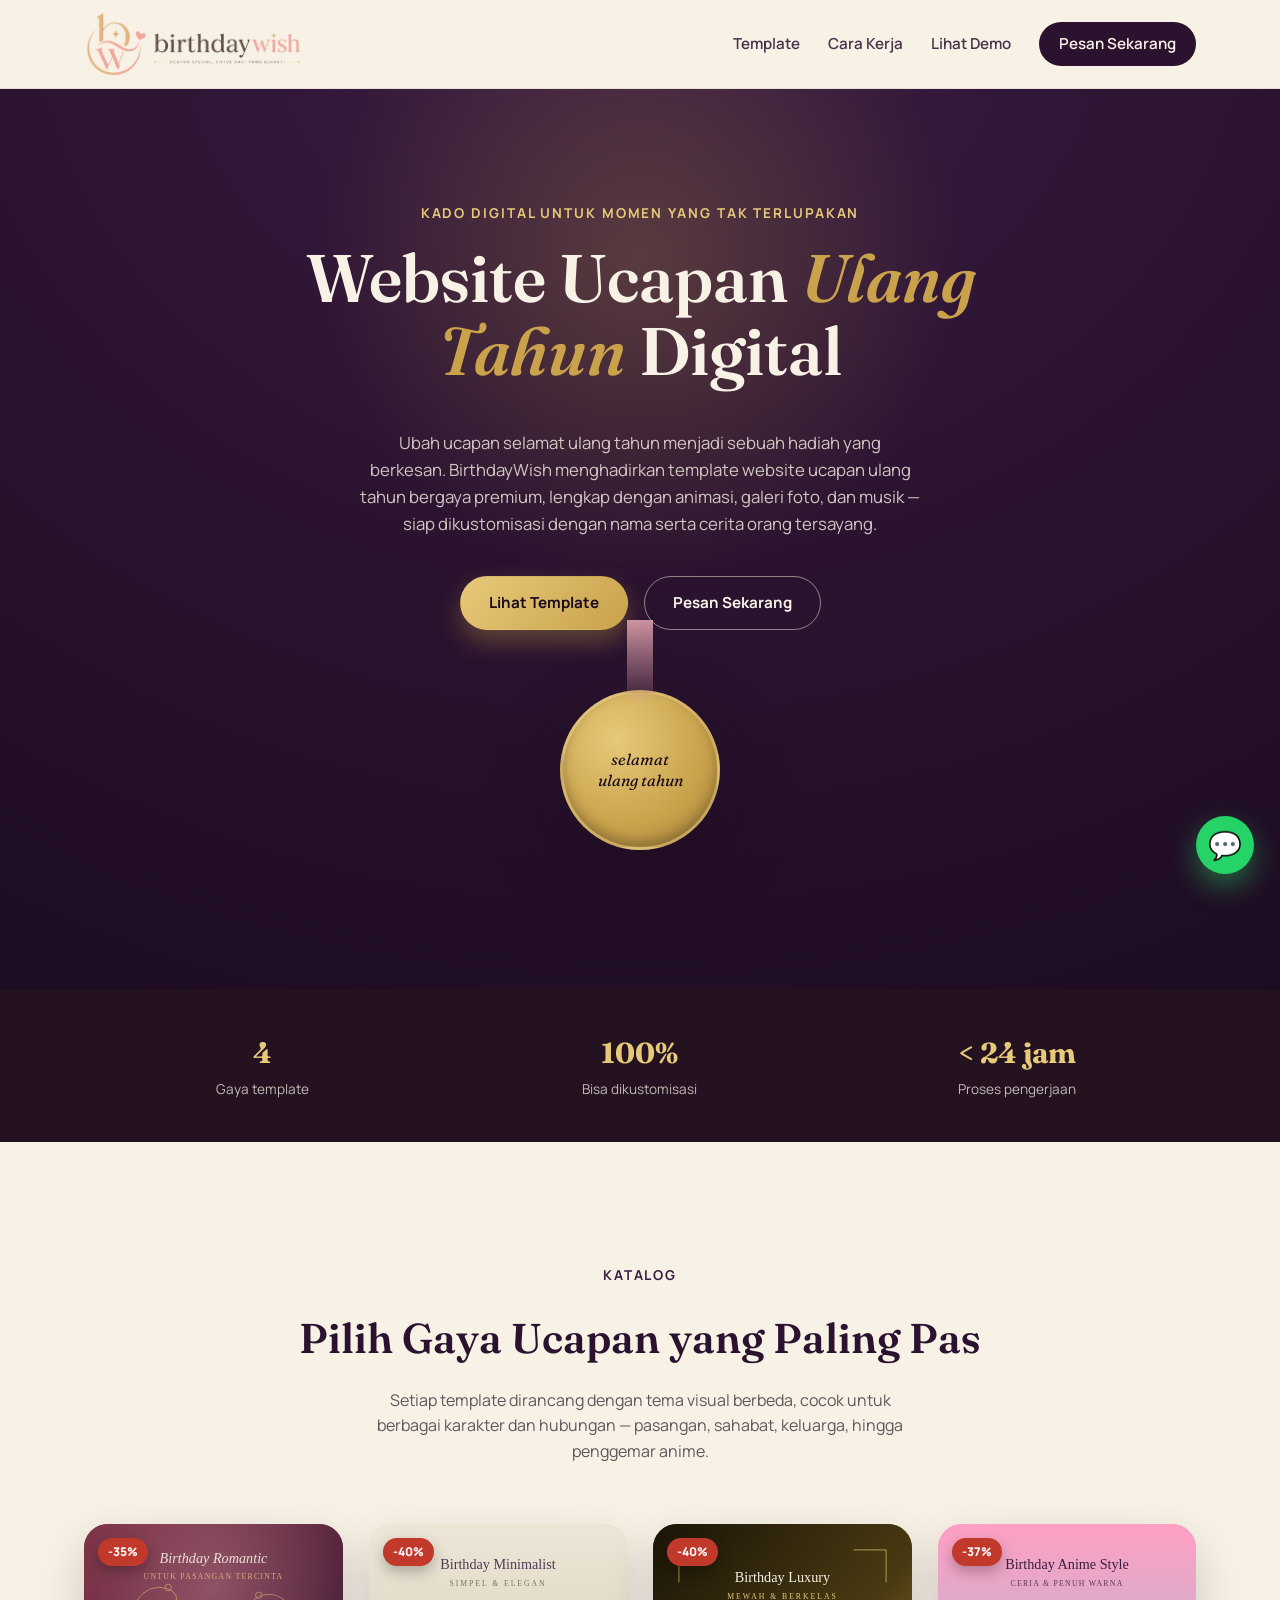
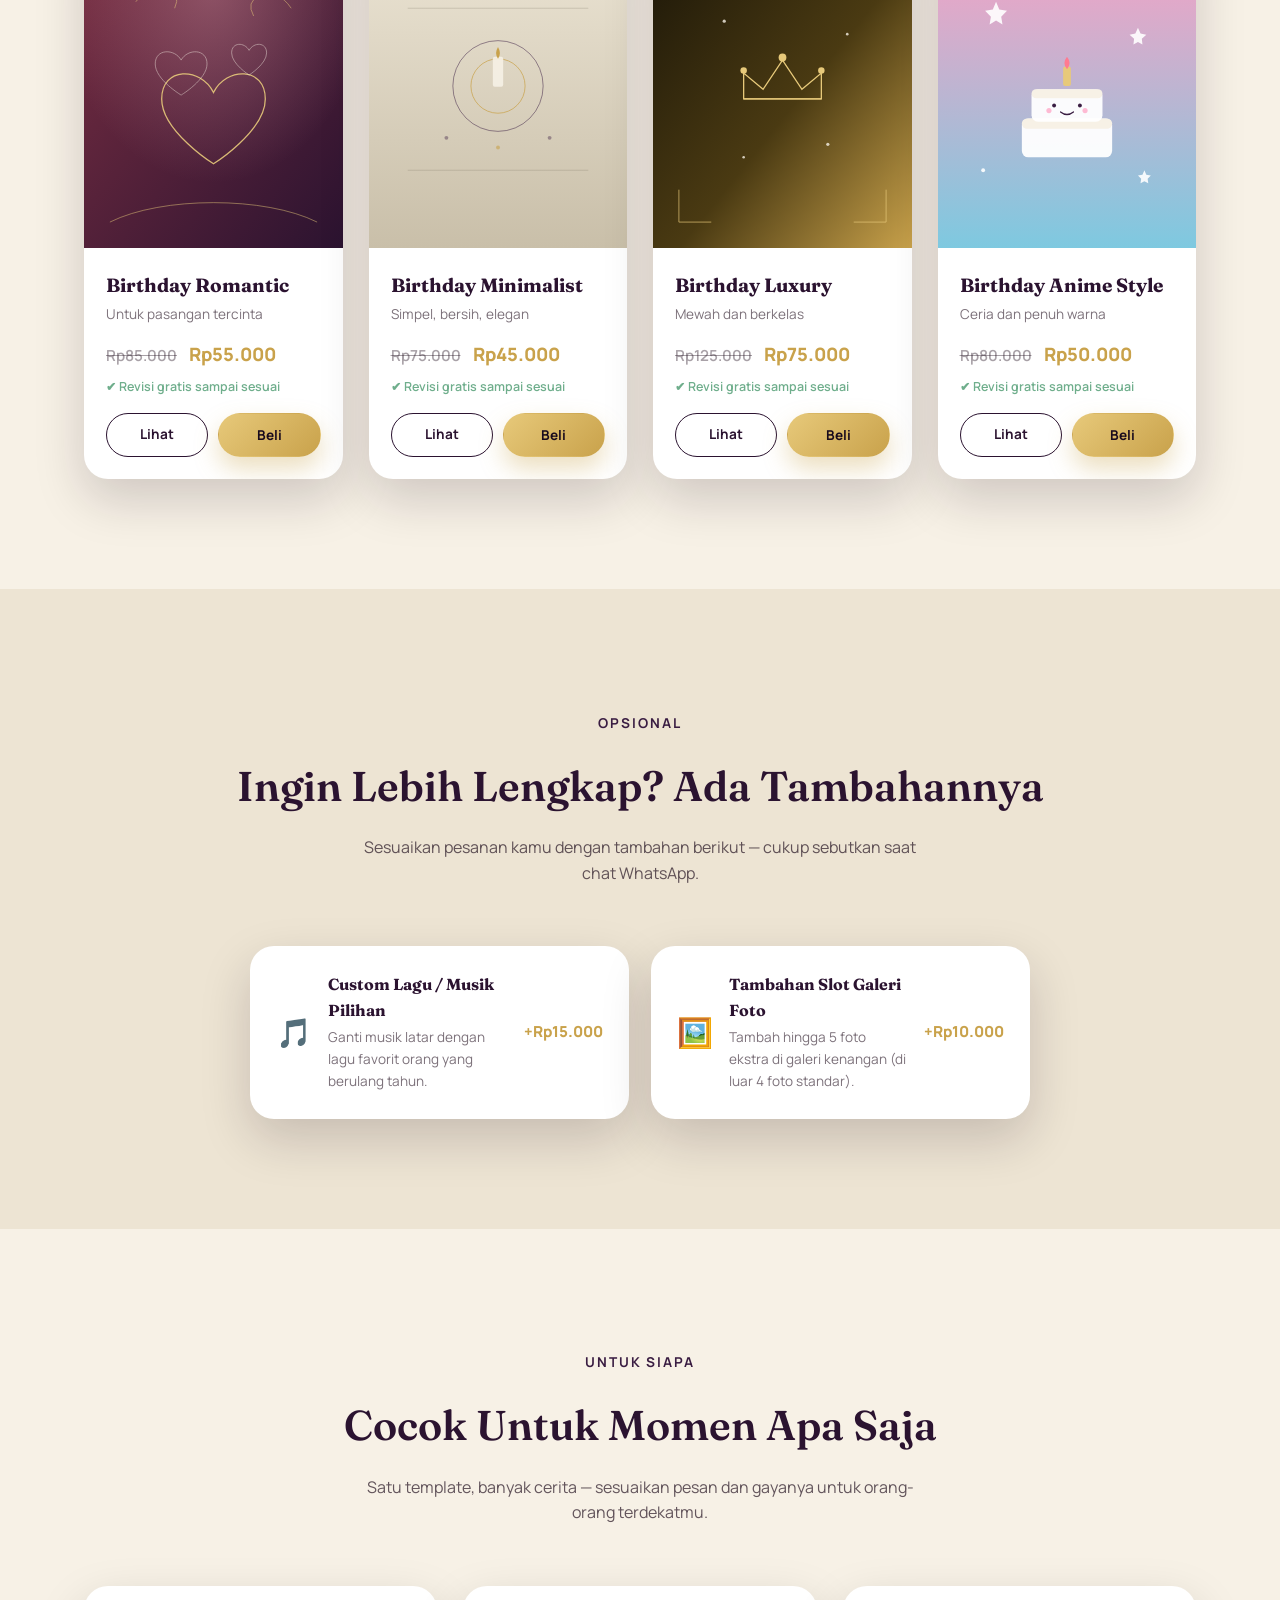
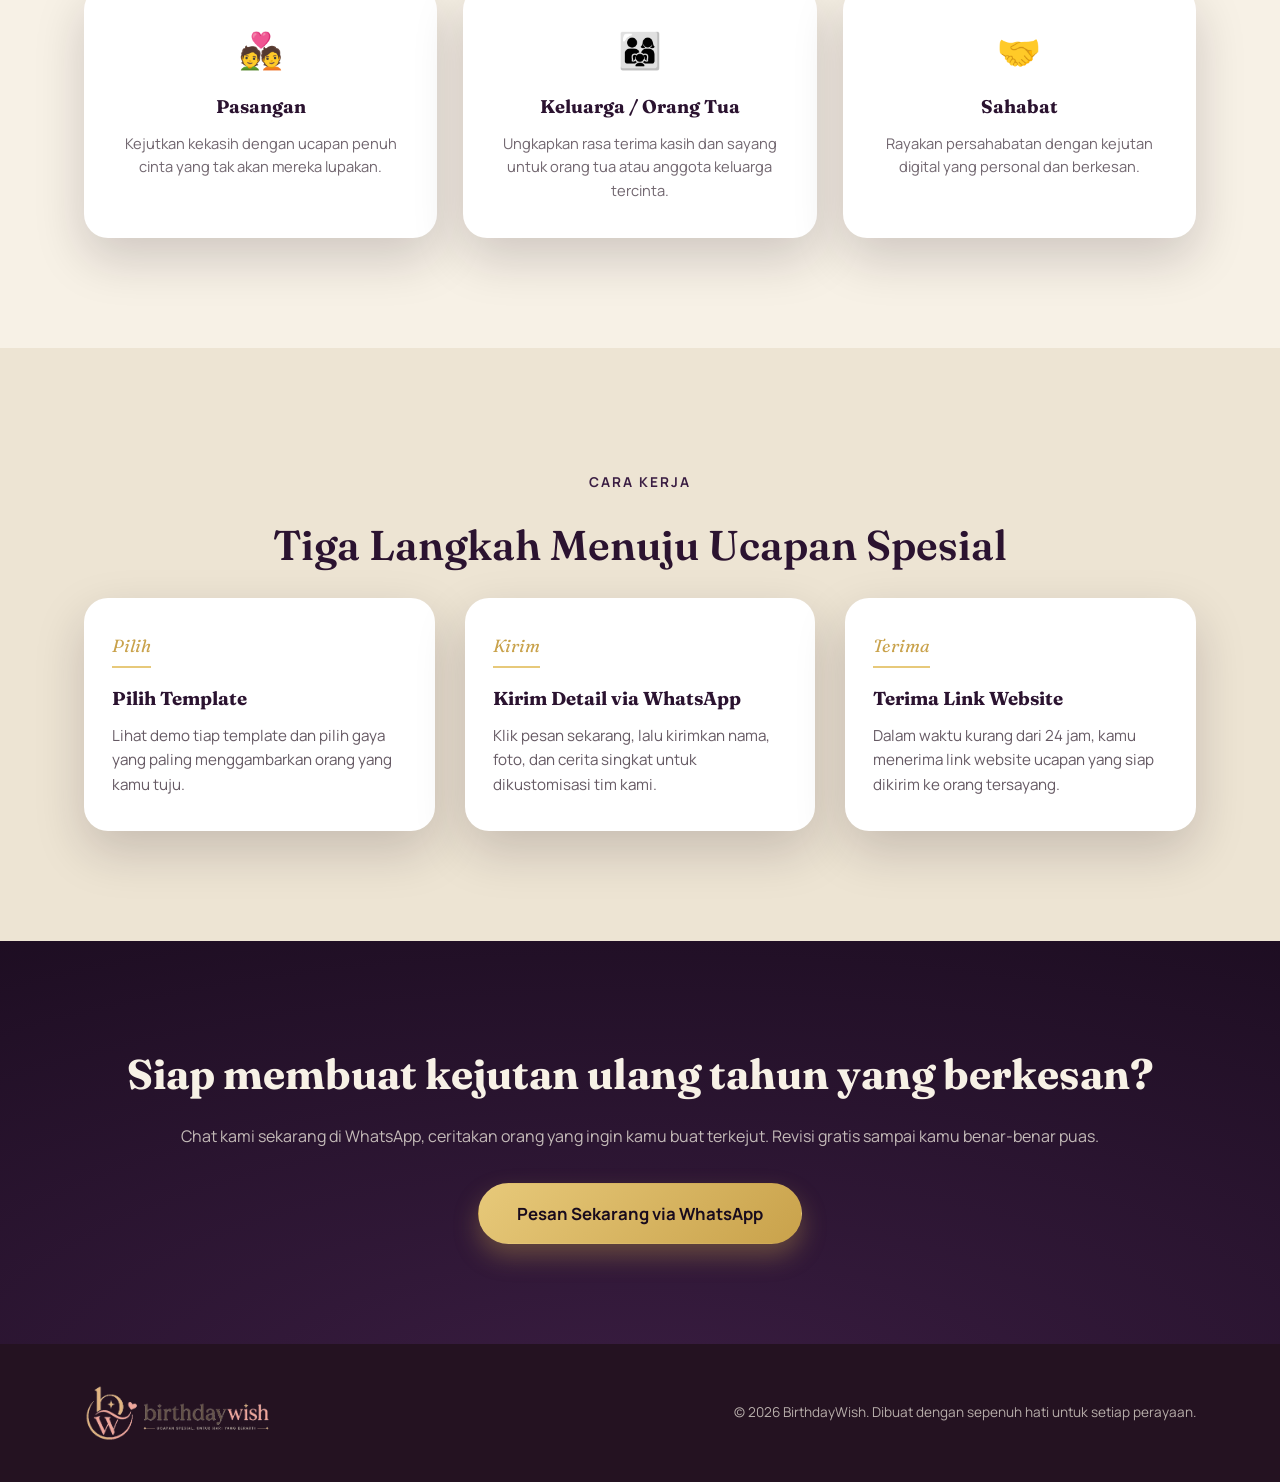
==== commit 60faadc9: "Add files via upload" ====
--- a/index.html
+++ b/index.html
@@ -91,15 +91,6 @@
     </div>
   </section>
 
-  <!-- ================= URGENSI / KECEPATAN PROSES ================= -->
-  <section class="urgency-bar">
-    <div class="container urgency-inner">
-      <span class="urgency-icon">⚡</span>
-      <span>Pesan sebelum tengah malam, mulai diproses <strong>hari ini juga</strong> — sisa waktu:</span>
-      <span class="urgency-timer" id="urgencyTimer">--:--:--</span>
-    </div>
-  </section>
-
   <!-- ================= KATALOG TEMPLATE ================= -->
   <section class="section" id="template">
     <div class="container">
@@ -126,7 +117,7 @@
             </p>
             <p class="product-trust">✔ Revisi gratis sampai sesuai</p>
             <div class="product-actions">
-              <a href="templates/romantic/index.html" class="btn btn-small btn-outline">Demo</a>
+              <a href="templates/romantic/index.html" class="btn btn-small btn-outline">Lihat</a>
               <button class="btn btn-small btn-primary btn-buy" data-template="Birthday Romantic (Rp55.000)">Beli</button>
             </div>
           </div>
@@ -146,7 +137,7 @@
             </p>
             <p class="product-trust">✔ Revisi gratis sampai sesuai</p>
             <div class="product-actions">
-              <a href="templates/minimalist/index.html" class="btn btn-small btn-outline">Demo</a>
+              <a href="templates/minimalist/index.html" class="btn btn-small btn-outline">Lihat</a>
               <button class="btn btn-small btn-primary btn-buy" data-template="Birthday Minimalist (Rp45.000)">Beli</button>
             </div>
           </div>
@@ -166,7 +157,7 @@
             </p>
             <p class="product-trust">✔ Revisi gratis sampai sesuai</p>
             <div class="product-actions">
-              <a href="templates/luxury/index.html" class="btn btn-small btn-outline">Demo</a>
+              <a href="templates/luxury/index.html" class="btn btn-small btn-outline">Lihat</a>
               <button class="btn btn-small btn-primary btn-buy" data-template="Birthday Luxury (Rp75.000)">Beli</button>
             </div>
           </div>
@@ -186,67 +177,12 @@
             </p>
             <p class="product-trust">✔ Revisi gratis sampai sesuai</p>
             <div class="product-actions">
-              <a href="templates/anime/index.html" class="btn btn-small btn-outline">Demo</a>
+              <a href="templates/anime/index.html" class="btn btn-small btn-outline">Lihat</a>
               <button class="btn btn-small btn-primary btn-buy" data-template="Birthday Anime Style (Rp50.000)">Beli</button>
             </div>
           </div>
         </article>
 
-      </div>
-    </div>
-  </section>
-
-  <!-- ================= COCOK UNTUK SIAPA SAJA ================= -->
-  <section class="section section-alt" id="untuk-siapa">
-    <div class="container">
-      <p class="eyebrow center">Untuk Siapa</p>
-      <h2 class="section-title center">Cocok Untuk Momen Apa Saja</h2>
-      <p class="section-desc center">
-        Satu template, banyak cerita — sesuaikan pesan dan gayanya untuk orang-orang terdekatmu.
-      </p>
-
-      <div class="audience-grid">
-        <div class="audience-card">
-          <span class="audience-icon">💑</span>
-          <h3>Pasangan</h3>
-          <p>Kejutkan kekasih dengan ucapan penuh cinta yang tak akan mereka lupakan.</p>
-        </div>
-        <div class="audience-card">
-          <span class="audience-icon">👨‍👩‍👧</span>
-          <h3>Keluarga / Orang Tua</h3>
-          <p>Ungkapkan rasa terima kasih dan sayang untuk orang tua atau anggota keluarga tercinta.</p>
-        </div>
-        <div class="audience-card">
-          <span class="audience-icon">🤝</span>
-          <h3>Sahabat</h3>
-          <p>Rayakan persahabatan dengan kejutan digital yang personal dan berkesan.</p>
-        </div>
-      </div>
-    </div>
-  </section>
-
-  <!-- ================= CARA KERJA ================= -->
-  <section class="section" id="cara-kerja">
-    <div class="container">
-      <p class="eyebrow center">Cara Kerja</p>
-      <h2 class="section-title center">Tiga Langkah Menuju Ucapan Spesial</h2>
-
-      <div class="steps">
-        <div class="step">
-          <div class="step-mark">Pilih</div>
-          <h3>Pilih Template</h3>
-          <p>Lihat demo tiap template dan pilih gaya yang paling menggambarkan orang yang kamu tuju.</p>
-        </div>
-        <div class="step">
-          <div class="step-mark">Kirim</div>
-          <h3>Kirim Detail via WhatsApp</h3>
-          <p>Klik pesan sekarang, lalu kirimkan nama, foto, dan cerita singkat untuk dikustomisasi tim kami.</p>
-        </div>
-        <div class="step">
-          <div class="step-mark">Terima</div>
-          <h3>Terima Link Website</h3>
-          <p>Dalam waktu kurang dari 24 jam, kamu menerima link website ucapan yang siap dikirim ke orang tersayang.</p>
-        </div>
       </div>
     </div>
   </section>
@@ -281,6 +217,61 @@
     </div>
   </section>
 
+  <!-- ================= COCOK UNTUK SIAPA SAJA ================= -->
+  <section class="section" id="untuk-siapa">
+    <div class="container">
+      <p class="eyebrow center">Untuk Siapa</p>
+      <h2 class="section-title center">Cocok Untuk Momen Apa Saja</h2>
+      <p class="section-desc center">
+        Satu template, banyak cerita — sesuaikan pesan dan gayanya untuk orang-orang terdekatmu.
+      </p>
+
+      <div class="audience-grid">
+        <div class="audience-card">
+          <span class="audience-icon">💑</span>
+          <h3>Pasangan</h3>
+          <p>Kejutkan kekasih dengan ucapan penuh cinta yang tak akan mereka lupakan.</p>
+        </div>
+        <div class="audience-card">
+          <span class="audience-icon">👨‍👩‍👧</span>
+          <h3>Keluarga / Orang Tua</h3>
+          <p>Ungkapkan rasa terima kasih dan sayang untuk orang tua atau anggota keluarga tercinta.</p>
+        </div>
+        <div class="audience-card">
+          <span class="audience-icon">🤝</span>
+          <h3>Sahabat</h3>
+          <p>Rayakan persahabatan dengan kejutan digital yang personal dan berkesan.</p>
+        </div>
+      </div>
+    </div>
+  </section>
+
+  <!-- ================= CARA KERJA ================= -->
+  <section class="section section-alt" id="cara-kerja">
+    <div class="container">
+      <p class="eyebrow center">Cara Kerja</p>
+      <h2 class="section-title center">Tiga Langkah Menuju Ucapan Spesial</h2>
+
+      <div class="steps">
+        <div class="step">
+          <div class="step-mark">Pilih</div>
+          <h3>Pilih Template</h3>
+          <p>Lihat demo tiap template dan pilih gaya yang paling menggambarkan orang yang kamu tuju.</p>
+        </div>
+        <div class="step">
+          <div class="step-mark">Kirim</div>
+          <h3>Kirim Detail via WhatsApp</h3>
+          <p>Klik pesan sekarang, lalu kirimkan nama, foto, dan cerita singkat untuk dikustomisasi tim kami.</p>
+        </div>
+        <div class="step">
+          <div class="step-mark">Terima</div>
+          <h3>Terima Link Website</h3>
+          <p>Dalam waktu kurang dari 24 jam, kamu menerima link website ucapan yang siap dikirim ke orang tersayang.</p>
+        </div>
+      </div>
+    </div>
+  </section>
+
   <!-- ================= CTA / KONTAK ================= -->
   <section class="cta" id="kontak">
     <div class="container cta-inner">
--- a/style.css
+++ b/style.css
@@ -124,16 +124,16 @@
   display: flex;
   align-items: center;
   justify-content: space-between;
-  height: 76px;
+  height: 88px;
 }
 .brand { display: flex; align-items: center; gap: 10px; }
 .brand-logo {
-  height: 52px;
+  height: 68px;
   width: auto;
   display: block;
 }
 .brand-logo-footer {
-  height: 46px;
+  height: 58px;
 }
 .nav-links { display: flex; align-items: center; gap: 28px; }
 .nav-links a { font-weight: 600; font-size: 0.95rem; color: var(--plum-deep); opacity: 0.85; }
@@ -386,7 +386,7 @@
 @media (max-width: 720px) {
   .nav-links {
     position: fixed;
-    top: 76px; left: 0; right: 0;
+    top: 88px; left: 0; right: 0;
     background: var(--cream);
     flex-direction: column;
     align-items: flex-start;
@@ -400,30 +400,6 @@
   .nav-toggle { display: flex; }
   .product-grid { grid-template-columns: 1fr; }
   .hero { padding: 70px 0 100px; }
-}
-
-/* ========================= URGENSI / COUNTDOWN ========================= */
-.urgency-bar {
-  background: var(--plum-deep);
-  color: var(--cream);
-}
-.urgency-inner {
-  display: flex;
-  align-items: center;
-  justify-content: center;
-  flex-wrap: wrap;
-  gap: 8px;
-  padding: 12px 24px;
-  text-align: center;
-  font-size: 0.88rem;
-}
-.urgency-icon { font-size: 1rem; }
-.urgency-timer {
-  font-family: var(--font-display);
-  font-weight: 600;
-  color: var(--gold-light);
-  letter-spacing: 0.05em;
-  font-variant-numeric: tabular-nums;
 }
 
 /* ========================= HARGA DISKON ========================= */
@@ -538,7 +514,6 @@
   .audience-grid { grid-template-columns: 1fr; }
   .addon-grid { grid-template-columns: 1fr; }
   .addon-card { flex-direction: column; text-align: center; }
-  .urgency-inner { font-size: 0.8rem; }
   .whatsapp-float { bottom: 18px; right: 18px; width: 52px; height: 52px; }
 }
 
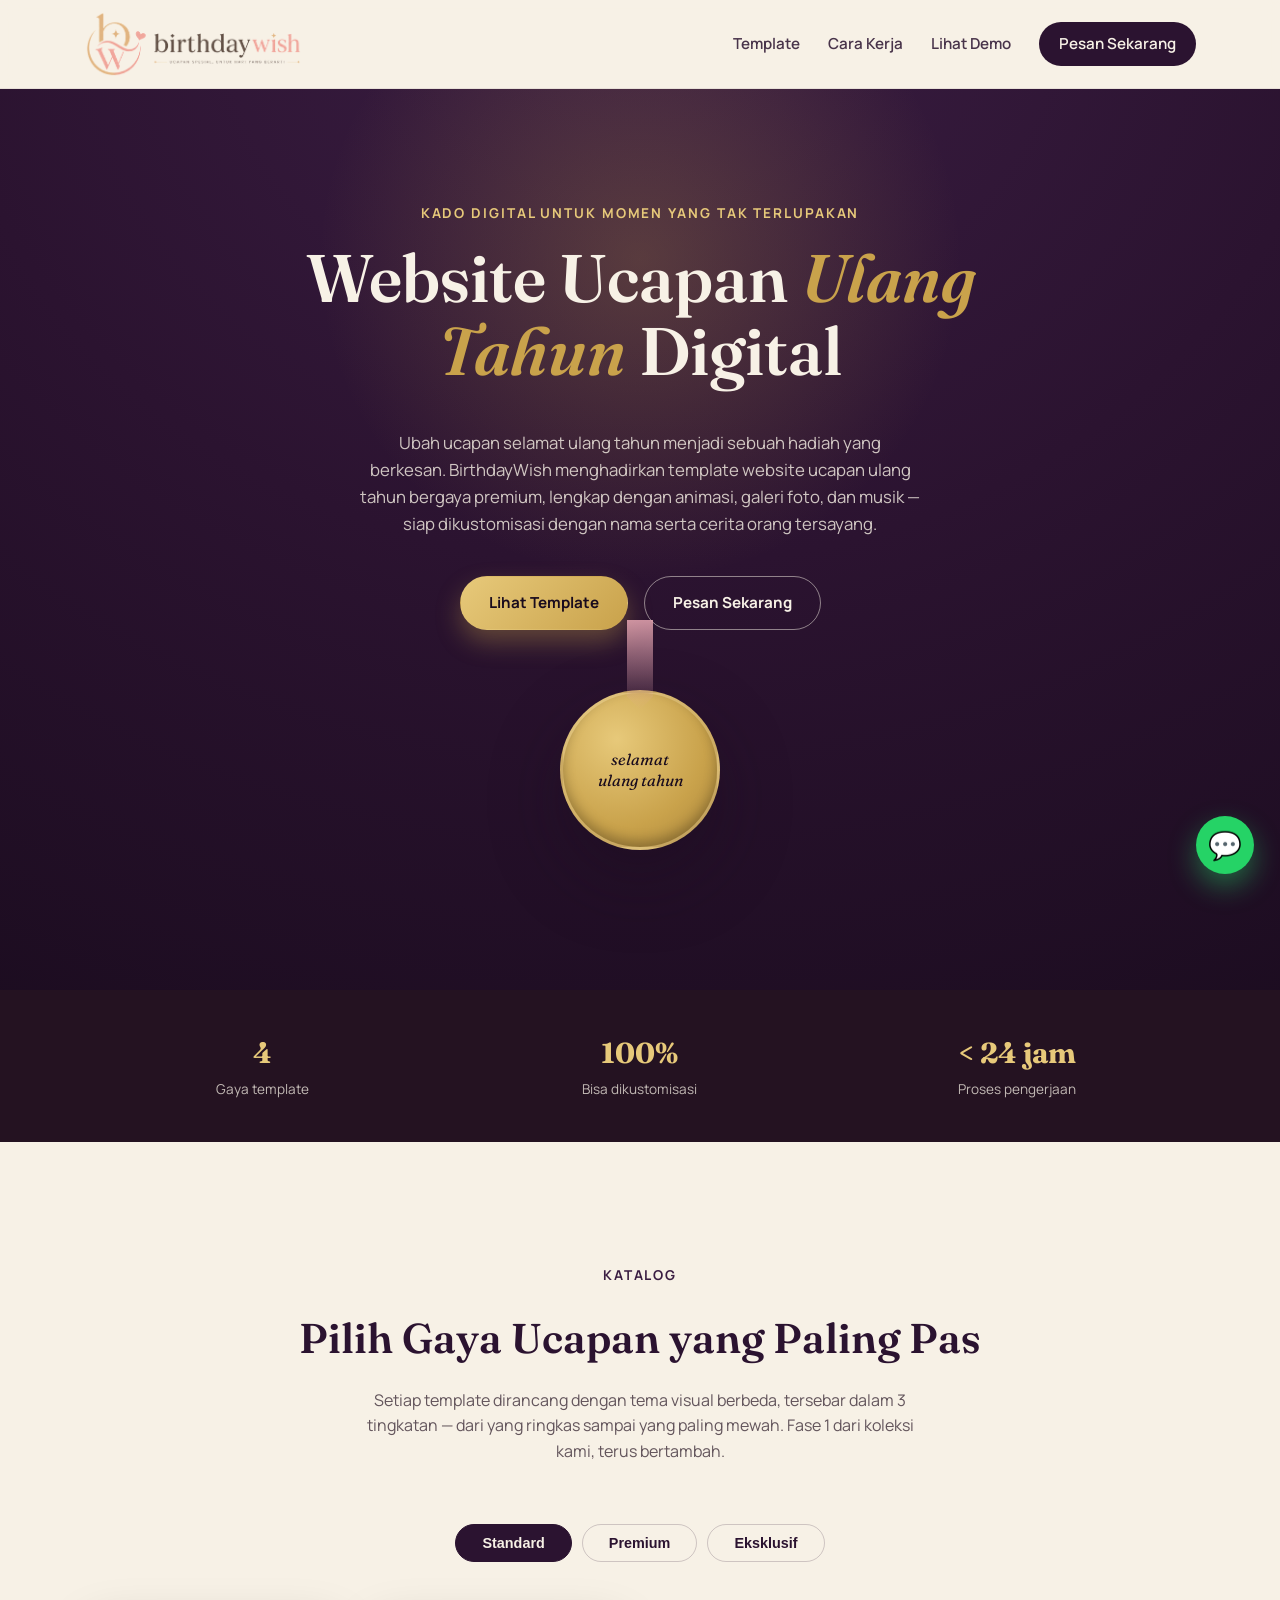
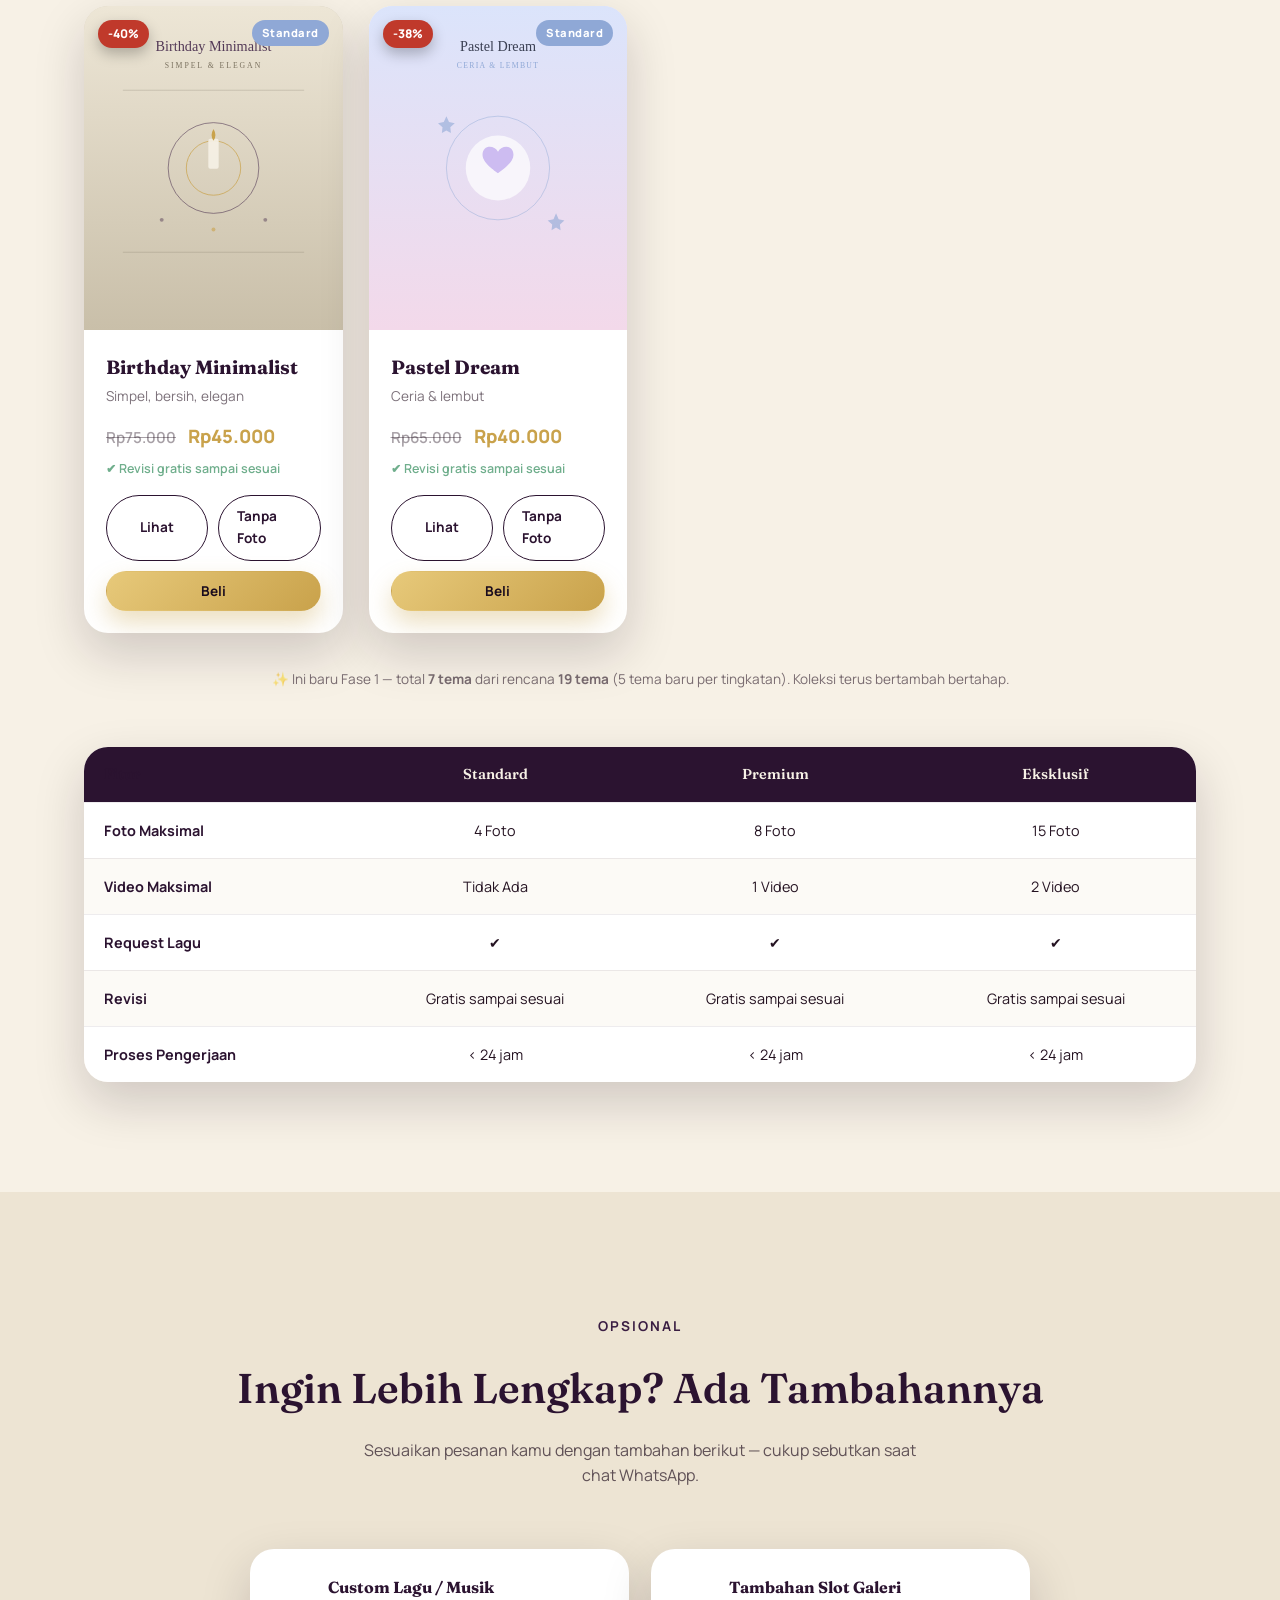
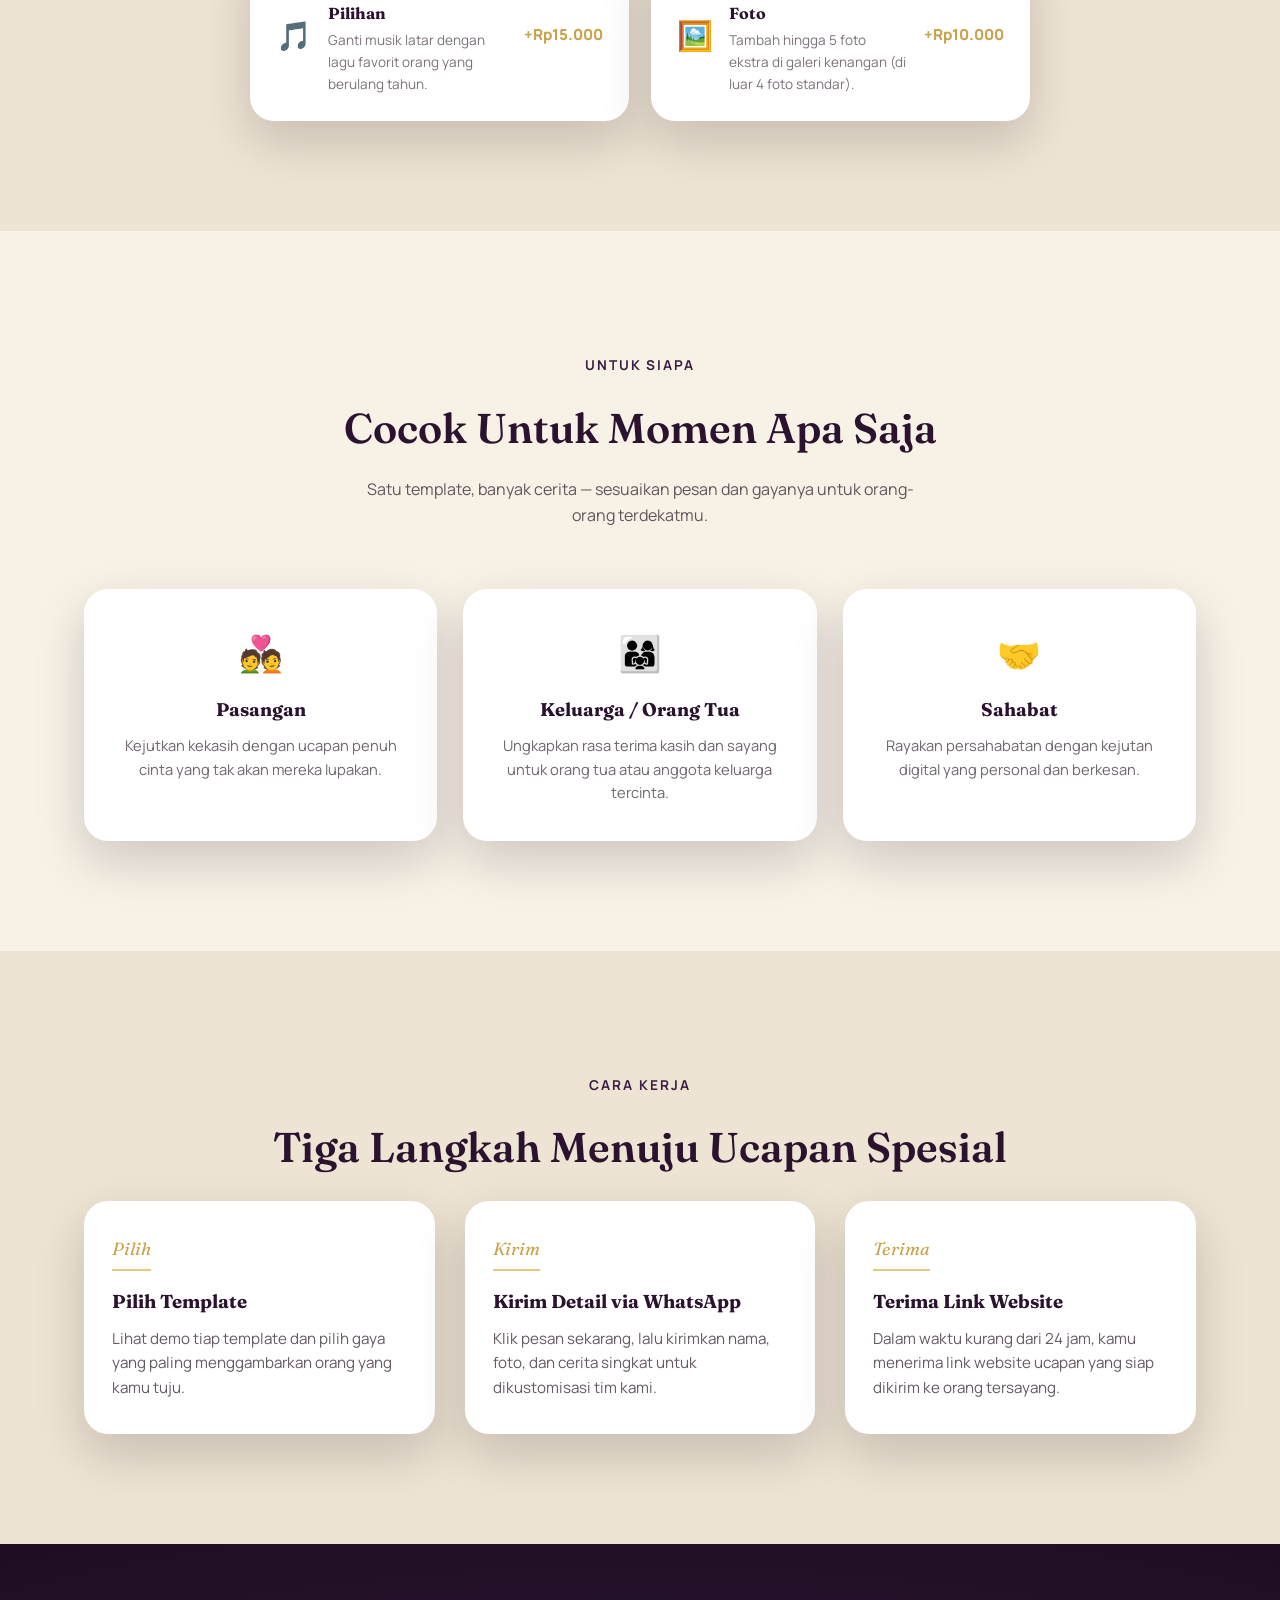
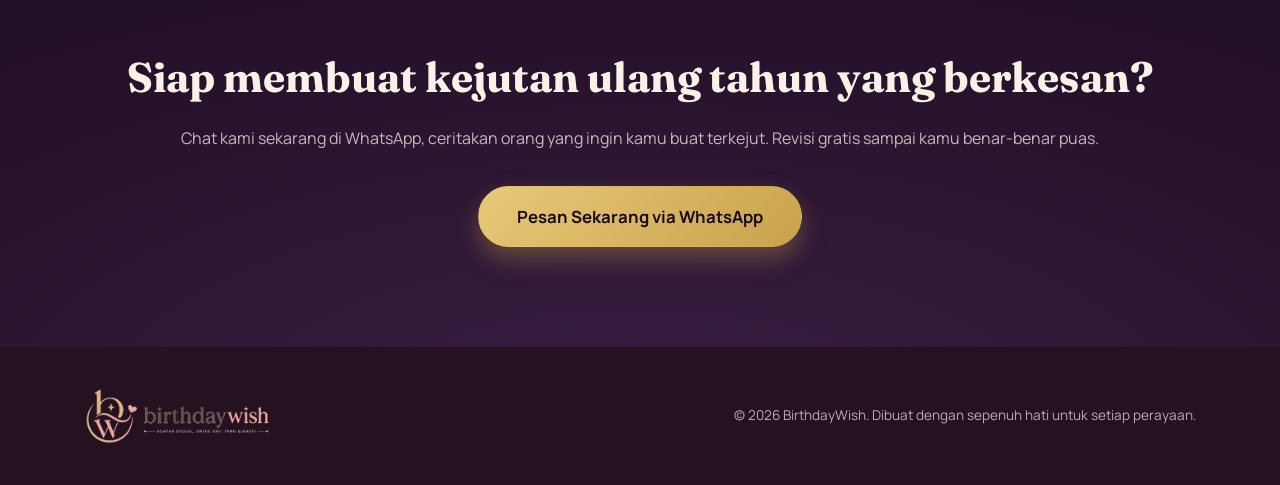
==== commit 011f2b02: "Add files via upload" ====
--- a/index.html
+++ b/index.html
@@ -97,15 +97,69 @@
       <p class="eyebrow center">Katalog</p>
       <h2 class="section-title center">Pilih Gaya Ucapan yang Paling Pas</h2>
       <p class="section-desc center">
-        Setiap template dirancang dengan tema visual berbeda, cocok untuk berbagai karakter dan hubungan —
-        pasangan, sahabat, keluarga, hingga penggemar anime.
+        Setiap template dirancang dengan tema visual berbeda, tersebar dalam 3 tingkatan —
+        dari yang ringkas sampai yang paling mewah. Fase 1 dari koleksi kami, terus bertambah.
       </p>
 
-      <div class="product-grid">
-
-        <article class="product-card">
+      <!-- Tab tingkatan -->
+      <div class="tier-tabs" role="tablist">
+        <button class="tier-tab active" data-tier="standard" role="tab">Standard</button>
+        <button class="tier-tab" data-tier="premium" role="tab">Premium</button>
+        <button class="tier-tab" data-tier="eksklusif" role="tab">Eksklusif</button>
+      </div>
+
+      <div class="product-grid" id="productGrid">
+
+        <!-- ======= STANDARD ======= -->
+        <article class="product-card" data-tier="standard">
+          <div class="product-media product-minimalist">
+            <span class="discount-badge">-40%</span>
+            <span class="tier-badge tier-standard">Standard</span>
+            <img src="assets/images/template-minimalist.svg" alt="Preview Template Birthday Minimalist" loading="lazy">
+          </div>
+          <div class="product-body">
+            <h3>Birthday Minimalist</h3>
+            <p class="product-tag">Simpel, bersih, elegan</p>
+            <p class="product-price">
+              <span class="price-old">Rp75.000</span>
+              <span class="price-new">Rp45.000</span>
+            </p>
+            <p class="product-trust">✔ Revisi gratis sampai sesuai</p>
+            <div class="product-actions">
+              <a href="templates/minimalist/index.html" class="btn btn-small btn-outline">Lihat</a>
+              <a href="templates/minimalist/index.html?foto=0" class="btn btn-small btn-outline">Tanpa Foto</a>
+            </div>
+            <button class="btn btn-small btn-primary btn-buy btn-buy-full" data-template="Birthday Minimalist (Rp45.000)">Beli</button>
+          </div>
+        </article>
+
+        <article class="product-card" data-tier="standard">
+          <div class="product-media product-pastel-dream">
+            <span class="discount-badge">-38%</span>
+            <span class="tier-badge tier-standard">Standard</span>
+            <img src="assets/images/template-pastel-dream.svg" alt="Preview Template Pastel Dream" loading="lazy">
+          </div>
+          <div class="product-body">
+            <h3>Pastel Dream</h3>
+            <p class="product-tag">Ceria &amp; lembut</p>
+            <p class="product-price">
+              <span class="price-old">Rp65.000</span>
+              <span class="price-new">Rp40.000</span>
+            </p>
+            <p class="product-trust">✔ Revisi gratis sampai sesuai</p>
+            <div class="product-actions">
+              <a href="templates/pastel-dream/index.html" class="btn btn-small btn-outline">Lihat</a>
+              <a href="templates/pastel-dream/index.html?foto=0" class="btn btn-small btn-outline">Tanpa Foto</a>
+            </div>
+            <button class="btn btn-small btn-primary btn-buy btn-buy-full" data-template="Pastel Dream (Rp40.000)">Beli</button>
+          </div>
+        </article>
+
+        <!-- ======= PREMIUM ======= -->
+        <article class="product-card" data-tier="premium">
           <div class="product-media product-romantic">
             <span class="discount-badge">-35%</span>
+            <span class="tier-badge tier-premium">Premium</span>
             <img src="assets/images/template-romantic.svg" alt="Preview Template Birthday Romantic" loading="lazy">
           </div>
           <div class="product-body">
@@ -118,34 +172,61 @@
             <p class="product-trust">✔ Revisi gratis sampai sesuai</p>
             <div class="product-actions">
               <a href="templates/romantic/index.html" class="btn btn-small btn-outline">Lihat</a>
-              <button class="btn btn-small btn-primary btn-buy" data-template="Birthday Romantic (Rp55.000)">Beli</button>
-            </div>
-          </div>
-        </article>
-
-        <article class="product-card">
-          <div class="product-media product-minimalist">
-            <span class="discount-badge">-40%</span>
-            <img src="assets/images/template-minimalist.svg" alt="Preview Template Birthday Minimalist" loading="lazy">
-          </div>
-          <div class="product-body">
-            <h3>Birthday Minimalist</h3>
-            <p class="product-tag">Simpel, bersih, elegan</p>
-            <p class="product-price">
-              <span class="price-old">Rp75.000</span>
-              <span class="price-new">Rp45.000</span>
-            </p>
-            <p class="product-trust">✔ Revisi gratis sampai sesuai</p>
-            <div class="product-actions">
-              <a href="templates/minimalist/index.html" class="btn btn-small btn-outline">Lihat</a>
-              <button class="btn btn-small btn-primary btn-buy" data-template="Birthday Minimalist (Rp45.000)">Beli</button>
-            </div>
-          </div>
-        </article>
-
-        <article class="product-card">
+              <a href="templates/romantic/index.html?foto=0" class="btn btn-small btn-outline">Tanpa Foto</a>
+            </div>
+            <button class="btn btn-small btn-primary btn-buy btn-buy-full" data-template="Birthday Romantic (Rp55.000)">Beli</button>
+          </div>
+        </article>
+
+        <article class="product-card" data-tier="premium">
+          <div class="product-media product-anime">
+            <span class="discount-badge">-37%</span>
+            <span class="tier-badge tier-premium">Premium</span>
+            <img src="assets/images/template-anime.svg" alt="Preview Template Birthday Anime Style" loading="lazy">
+          </div>
+          <div class="product-body">
+            <h3>Birthday Anime Style</h3>
+            <p class="product-tag">Ceria dan penuh warna</p>
+            <p class="product-price">
+              <span class="price-old">Rp80.000</span>
+              <span class="price-new">Rp50.000</span>
+            </p>
+            <p class="product-trust">✔ Revisi gratis sampai sesuai</p>
+            <div class="product-actions">
+              <a href="templates/anime/index.html" class="btn btn-small btn-outline">Lihat</a>
+              <a href="templates/anime/index.html?foto=0" class="btn btn-small btn-outline">Tanpa Foto</a>
+            </div>
+            <button class="btn btn-small btn-primary btn-buy btn-buy-full" data-template="Birthday Anime Style (Rp50.000)">Beli</button>
+          </div>
+        </article>
+
+        <article class="product-card" data-tier="premium">
+          <div class="product-media product-elegant-rose">
+            <span class="discount-badge">-37%</span>
+            <span class="tier-badge tier-premium">Premium</span>
+            <img src="assets/images/template-elegant-rose.svg" alt="Preview Template Elegant Rose" loading="lazy">
+          </div>
+          <div class="product-body">
+            <h3>Elegant Rose</h3>
+            <p class="product-tag">Anggun &amp; feminin</p>
+            <p class="product-price">
+              <span class="price-old">Rp95.000</span>
+              <span class="price-new">Rp60.000</span>
+            </p>
+            <p class="product-trust">✔ Revisi gratis sampai sesuai</p>
+            <div class="product-actions">
+              <a href="templates/elegant-rose/index.html" class="btn btn-small btn-outline">Lihat</a>
+              <a href="templates/elegant-rose/index.html?foto=0" class="btn btn-small btn-outline">Tanpa Foto</a>
+            </div>
+            <button class="btn btn-small btn-primary btn-buy btn-buy-full" data-template="Elegant Rose (Rp60.000)">Beli</button>
+          </div>
+        </article>
+
+        <!-- ======= EKSKLUSIF ======= -->
+        <article class="product-card" data-tier="eksklusif">
           <div class="product-media product-luxury">
             <span class="discount-badge">-40%</span>
+            <span class="tier-badge tier-eksklusif">Eksklusif</span>
             <img src="assets/images/template-luxury.svg" alt="Preview Template Birthday Luxury" loading="lazy">
           </div>
           <div class="product-body">
@@ -158,31 +239,84 @@
             <p class="product-trust">✔ Revisi gratis sampai sesuai</p>
             <div class="product-actions">
               <a href="templates/luxury/index.html" class="btn btn-small btn-outline">Lihat</a>
-              <button class="btn btn-small btn-primary btn-buy" data-template="Birthday Luxury (Rp75.000)">Beli</button>
-            </div>
-          </div>
-        </article>
-
-        <article class="product-card">
-          <div class="product-media product-anime">
-            <span class="discount-badge">-37%</span>
-            <img src="assets/images/template-anime.svg" alt="Preview Template Birthday Anime Style" loading="lazy">
-          </div>
-          <div class="product-body">
-            <h3>Birthday Anime Style</h3>
-            <p class="product-tag">Ceria dan penuh warna</p>
-            <p class="product-price">
-              <span class="price-old">Rp80.000</span>
-              <span class="price-new">Rp50.000</span>
-            </p>
-            <p class="product-trust">✔ Revisi gratis sampai sesuai</p>
-            <div class="product-actions">
-              <a href="templates/anime/index.html" class="btn btn-small btn-outline">Lihat</a>
-              <button class="btn btn-small btn-primary btn-buy" data-template="Birthday Anime Style (Rp50.000)">Beli</button>
-            </div>
-          </div>
-        </article>
-
+              <a href="templates/luxury/index.html?foto=0" class="btn btn-small btn-outline">Tanpa Foto</a>
+            </div>
+            <button class="btn btn-small btn-primary btn-buy btn-buy-full" data-template="Birthday Luxury (Rp75.000)">Beli</button>
+          </div>
+        </article>
+
+        <article class="product-card" data-tier="eksklusif">
+          <div class="product-media product-midnight-gold">
+            <span class="discount-badge">-36%</span>
+            <span class="tier-badge tier-eksklusif">Eksklusif</span>
+            <img src="assets/images/template-midnight-gold.svg" alt="Preview Template Midnight Gold" loading="lazy">
+          </div>
+          <div class="product-body">
+            <h3>Midnight Gold</h3>
+            <p class="product-tag">Berkelas &amp; misterius</p>
+            <p class="product-price">
+              <span class="price-old">Rp140.000</span>
+              <span class="price-new">Rp90.000</span>
+            </p>
+            <p class="product-trust">✔ Revisi gratis sampai sesuai</p>
+            <div class="product-actions">
+              <a href="templates/midnight-gold/index.html" class="btn btn-small btn-outline">Lihat</a>
+              <a href="templates/midnight-gold/index.html?foto=0" class="btn btn-small btn-outline">Tanpa Foto</a>
+            </div>
+            <button class="btn btn-small btn-primary btn-buy btn-buy-full" data-template="Midnight Gold (Rp90.000)">Beli</button>
+          </div>
+        </article>
+
+      </div>
+
+      <p class="catalog-roadmap-note">
+        ✨ Ini baru Fase 1 — total <strong>7 tema</strong> dari rencana <strong>19 tema</strong> (5 tema baru per tingkatan). Koleksi terus bertambah bertahap.
+      </p>
+
+      <!-- Tabel perbandingan fitur per tingkatan -->
+      <div class="feature-table-wrap">
+        <table class="feature-table">
+          <thead>
+            <tr>
+              <th>Fitur</th>
+              <th>Standard</th>
+              <th>Premium</th>
+              <th>Eksklusif</th>
+            </tr>
+          </thead>
+          <tbody>
+            <tr>
+              <td>Foto Maksimal</td>
+              <td>4 Foto</td>
+              <td>8 Foto</td>
+              <td>15 Foto</td>
+            </tr>
+            <tr>
+              <td>Video Maksimal</td>
+              <td>Tidak Ada</td>
+              <td>1 Video</td>
+              <td>2 Video</td>
+            </tr>
+            <tr>
+              <td>Request Lagu</td>
+              <td>✔</td>
+              <td>✔</td>
+              <td>✔</td>
+            </tr>
+            <tr>
+              <td>Revisi</td>
+              <td>Gratis sampai sesuai</td>
+              <td>Gratis sampai sesuai</td>
+              <td>Gratis sampai sesuai</td>
+            </tr>
+            <tr>
+              <td>Proses Pengerjaan</td>
+              <td>&lt; 24 jam</td>
+              <td>&lt; 24 jam</td>
+              <td>&lt; 24 jam</td>
+            </tr>
+          </tbody>
+        </table>
       </div>
     </div>
   </section>
--- a/style.css
+++ b/style.css
@@ -307,6 +307,9 @@
 .product-minimalist { background: linear-gradient(160deg, #d8cdb8, #a89f8b); }
 .product-luxury { background: linear-gradient(160deg, #3a2f14, #C9A24B); }
 .product-anime { background: linear-gradient(160deg, #ff8fb1, #7ec9e0); }
+.product-pastel-dream { background: linear-gradient(160deg, #dbe4fb, #c9b6f0); }
+.product-elegant-rose { background: linear-gradient(160deg, #b56576, #3d1f26); }
+.product-midnight-gold { background: linear-gradient(160deg, #16264f, #070d1f); }
 
 .product-body { padding: 22px; }
 .product-body h3 {
@@ -517,6 +520,97 @@
   .whatsapp-float { bottom: 18px; right: 18px; width: 52px; height: 52px; }
 }
 
+/* ========================= TIER TABS ========================= */
+.tier-tabs {
+  display: flex;
+  justify-content: center;
+  gap: 10px;
+  margin-bottom: 44px;
+  flex-wrap: wrap;
+}
+.tier-tab {
+  background: transparent;
+  border: 1.5px solid rgba(43,19,48,0.2);
+  color: var(--plum-deep);
+  padding: 10px 26px;
+  border-radius: 999px;
+  font-weight: 700;
+  font-size: 0.9rem;
+  cursor: pointer;
+  transition: background 0.25s var(--ease), color 0.25s var(--ease);
+}
+.tier-tab.active,
+.tier-tab:hover {
+  background: var(--plum-deep);
+  color: var(--cream);
+  border-color: var(--plum-deep);
+}
+
+.product-card[data-tier] { display: none; }
+.product-card[data-tier].tier-visible { display: block; }
+
+/* ========================= TIER BADGE ========================= */
+.tier-badge {
+  position: absolute;
+  top: 14px;
+  right: 14px;
+  font-size: 0.7rem;
+  font-weight: 800;
+  letter-spacing: 0.04em;
+  padding: 4px 10px;
+  border-radius: 999px;
+  z-index: 2;
+  color: #fff;
+}
+.tier-standard { background: #8fa8d6; }
+.tier-premium { background: #b56576; }
+.tier-eksklusif { background: #16264f; }
+
+.btn-buy-full { width: 100%; margin-top: 10px; }
+
+/* ========================= ROADMAP NOTE ========================= */
+.catalog-roadmap-note {
+  text-align: center;
+  font-size: 0.85rem;
+  color: rgba(36,18,33,0.6);
+  margin: 36px 0 0;
+}
+
+/* ========================= FEATURE TABLE ========================= */
+.feature-table-wrap {
+  margin-top: 56px;
+  overflow-x: auto;
+  border-radius: var(--radius-lg);
+  box-shadow: var(--shadow-soft);
+}
+.feature-table {
+  width: 100%;
+  border-collapse: collapse;
+  background: #fff;
+  min-width: 520px;
+}
+.feature-table th,
+.feature-table td {
+  padding: 16px 20px;
+  text-align: center;
+  font-size: 0.9rem;
+  border-bottom: 1px solid rgba(43,19,48,0.08);
+}
+.feature-table th {
+  background: var(--plum-deep);
+  color: var(--cream);
+  font-family: var(--font-display);
+  font-weight: 600;
+}
+.feature-table td:first-child,
+.feature-table th:first-child {
+  text-align: left;
+  font-weight: 700;
+  color: var(--plum-deep);
+}
+.feature-table tbody tr:last-child td { border-bottom: none; }
+.feature-table tbody tr:nth-child(even) { background: rgba(201,162,75,0.05); }
+
 /* =========================================================
    DEMO PAGE — contoh website ucapan ulang tahun
    ========================================================= */
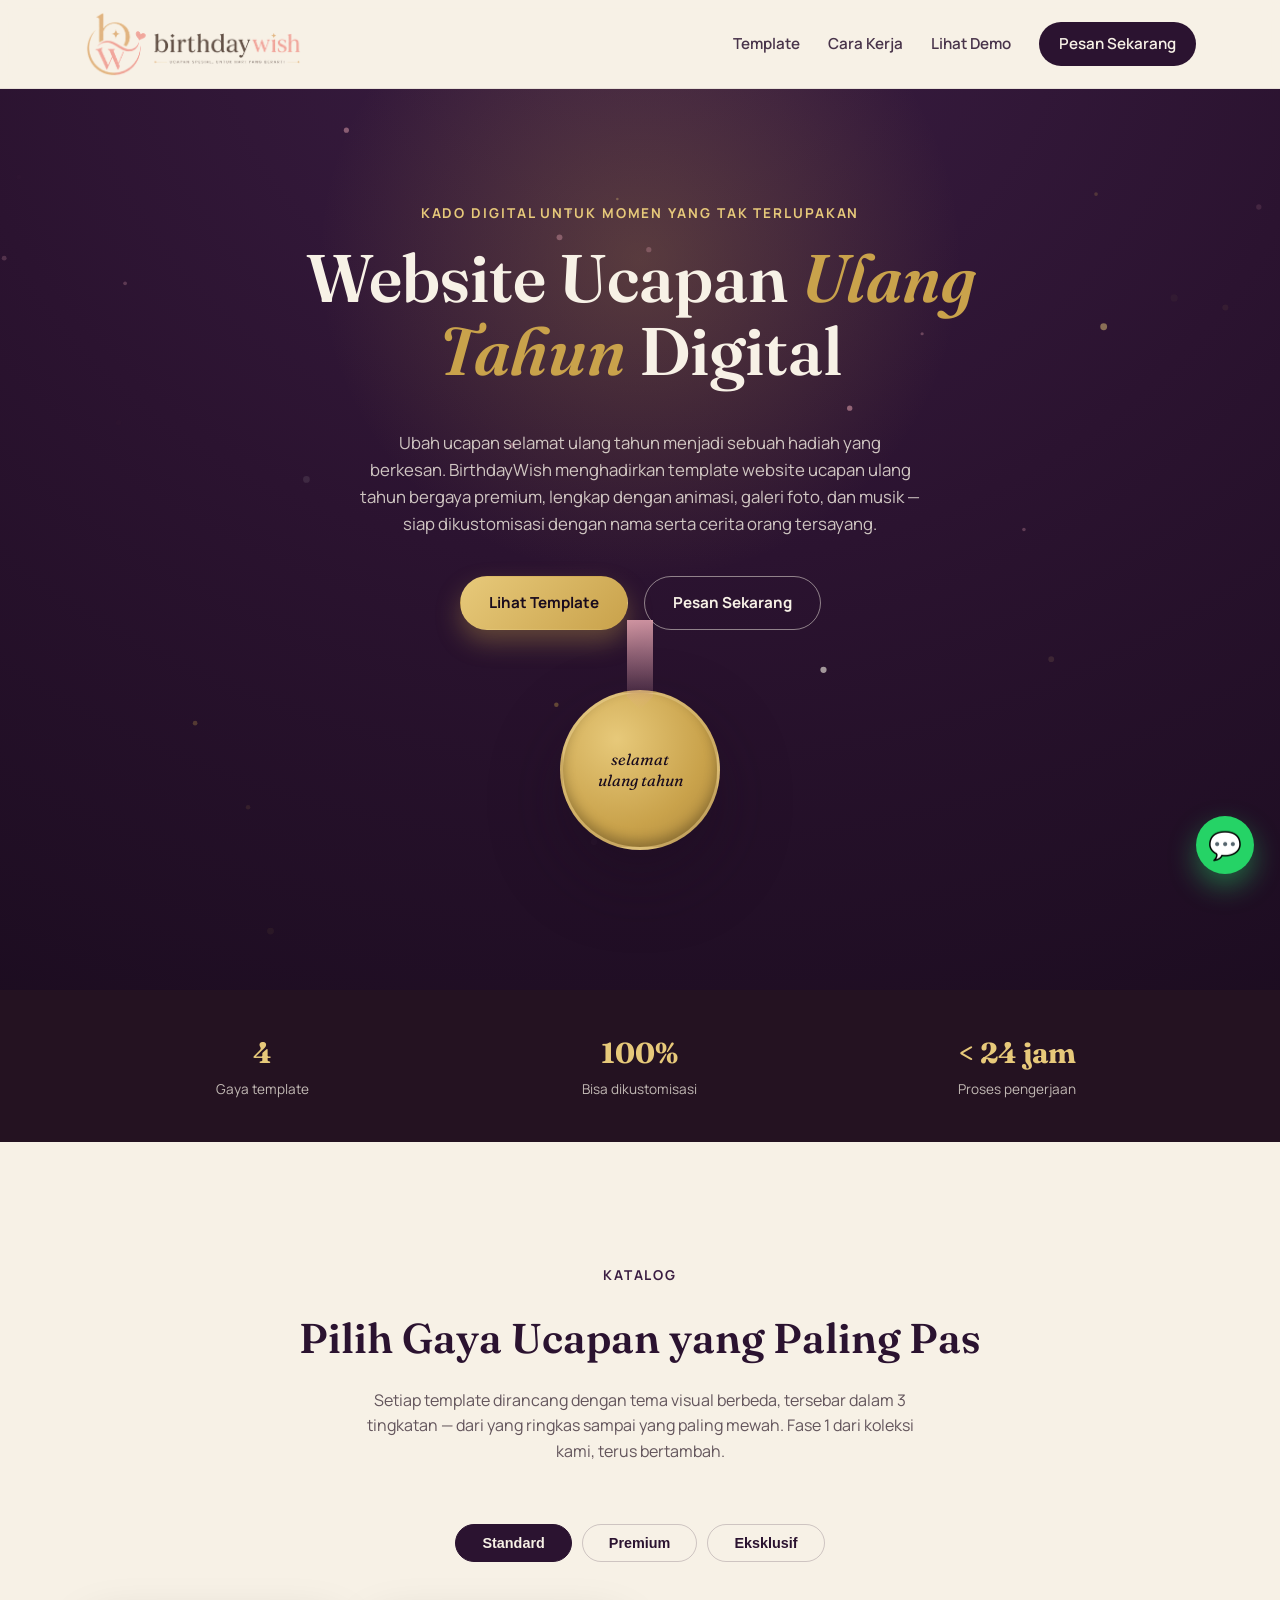
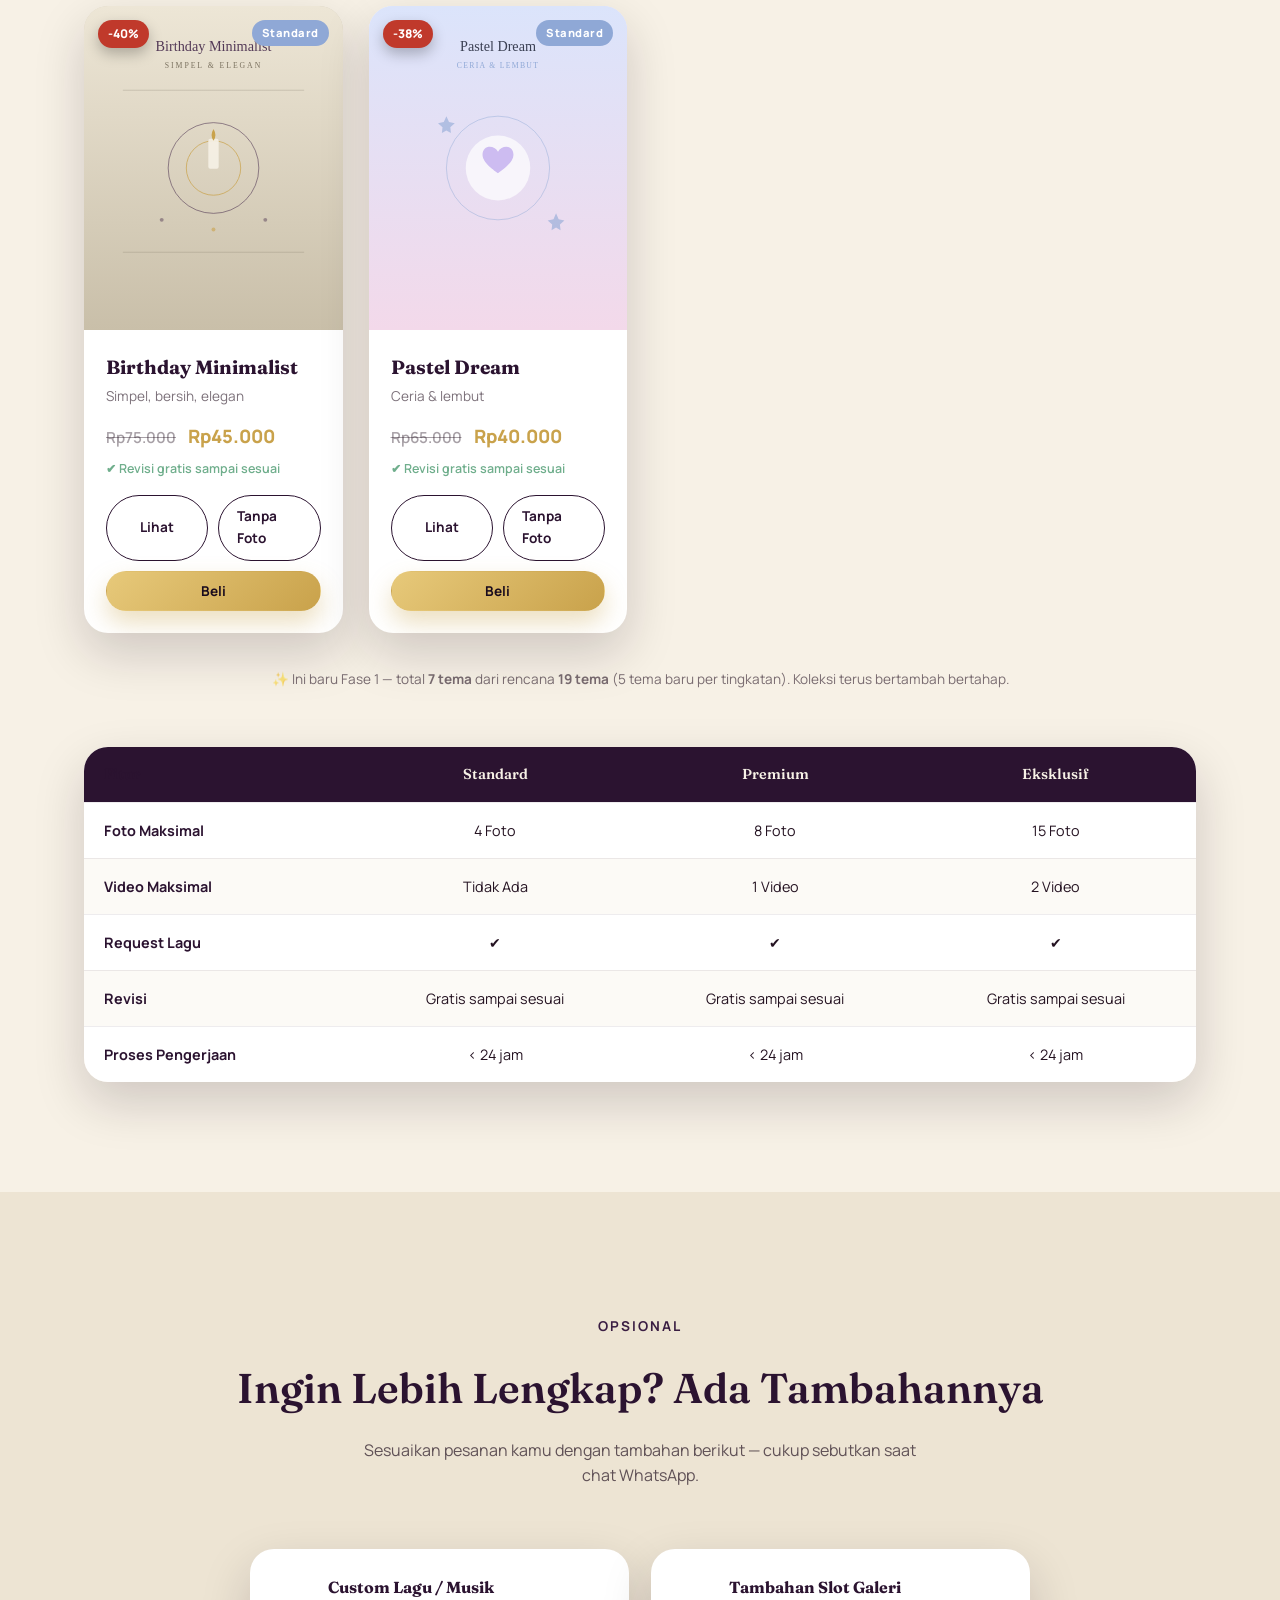
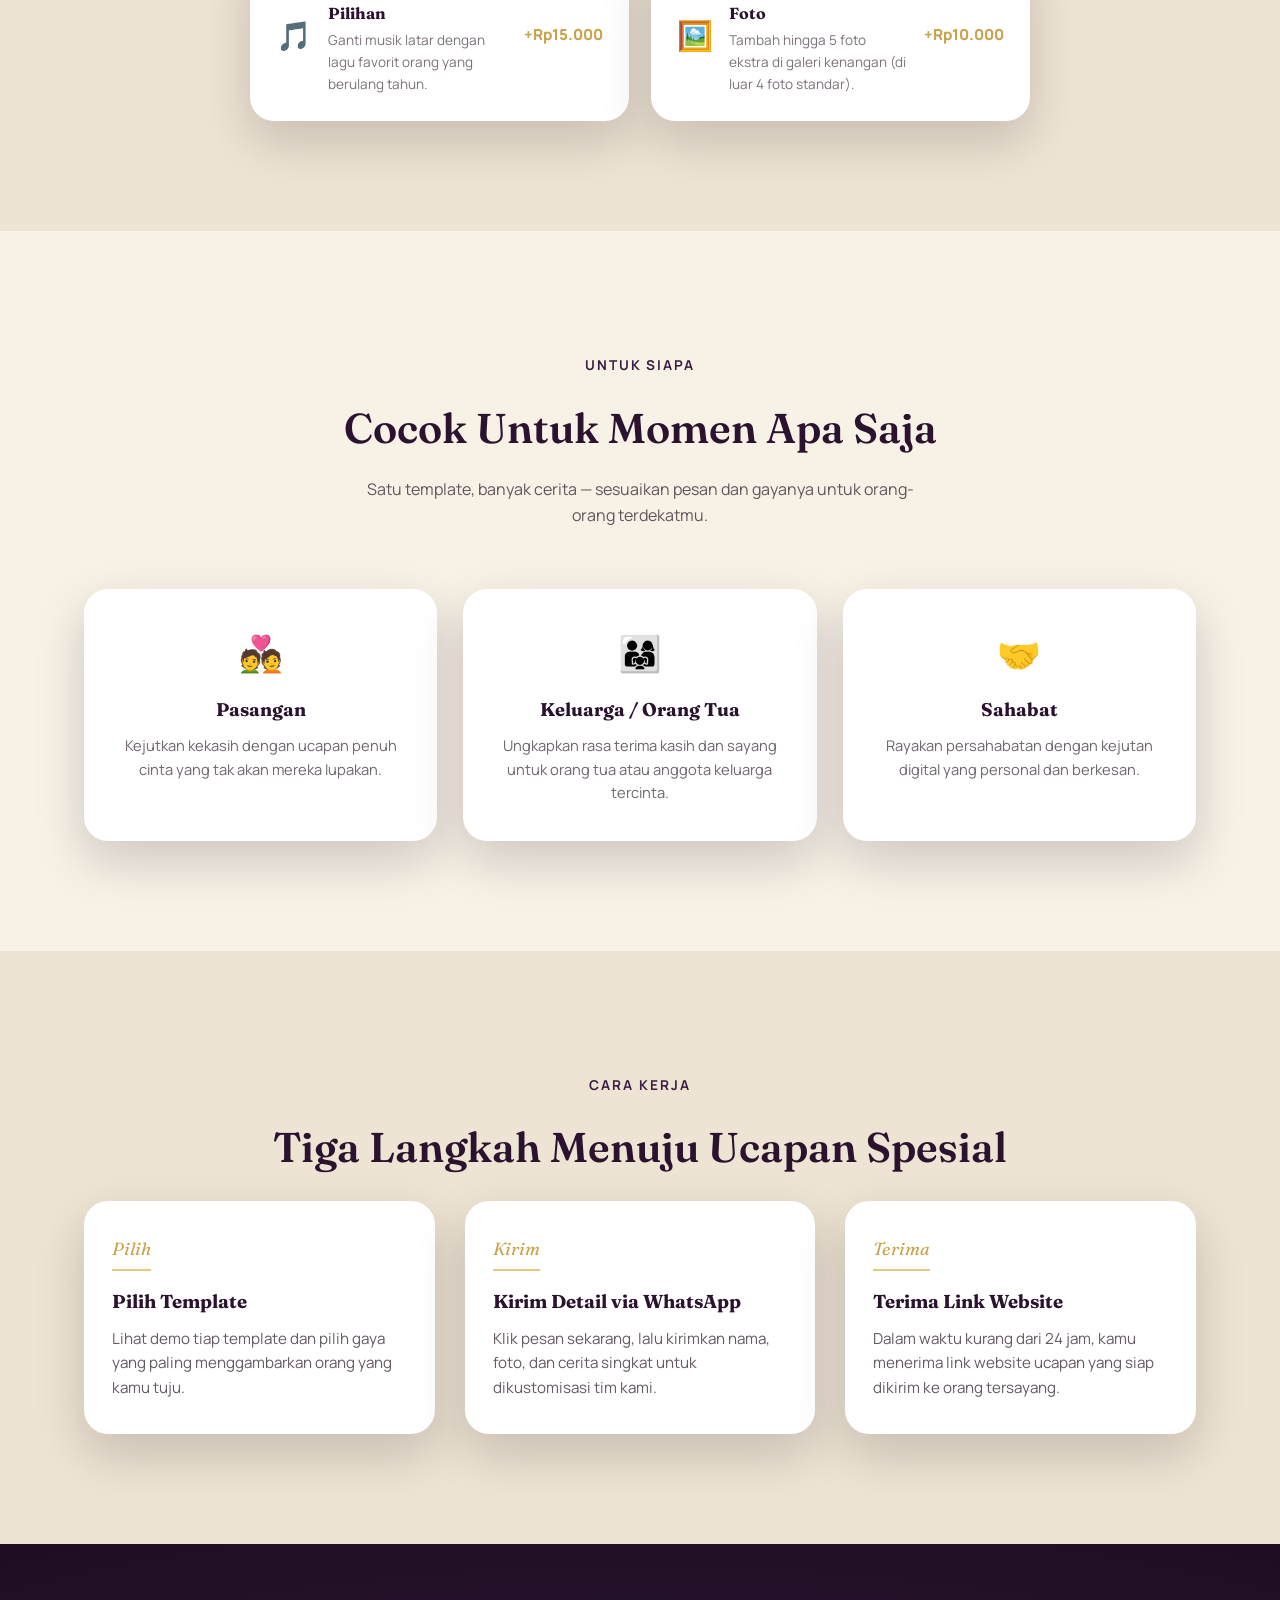
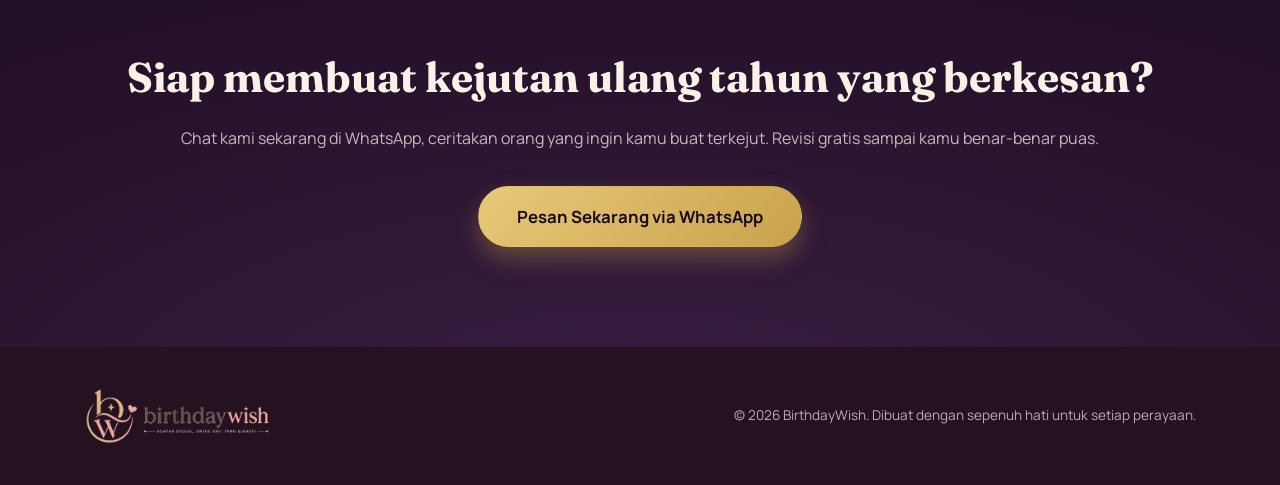
==== commit 63251267: "Add files via upload" ====
--- a/index.html
+++ b/index.html
@@ -49,6 +49,7 @@
   <!-- ================= HERO ================= -->
   <section class="hero" id="top">
     <div class="hero-glow"></div>
+    <canvas id="brandAmbientCanvas" class="brand-ambient-canvas"></canvas>
     <div class="container hero-inner">
       <p class="eyebrow">Kado digital untuk momen yang tak terlupakan</p>
       <h1 class="hero-title">
--- a/style.css
+++ b/style.css
@@ -171,6 +171,13 @@
   transform: translateX(-50%);
   width: 700px; height: 700px;
   background: radial-gradient(circle, rgba(201, 162, 75, 0.25), transparent 65%);
+  pointer-events: none;
+}
+.brand-ambient-canvas {
+  position: absolute;
+  inset: 0;
+  width: 100%;
+  height: 100%;
   pointer-events: none;
 }
 .hero-inner {
